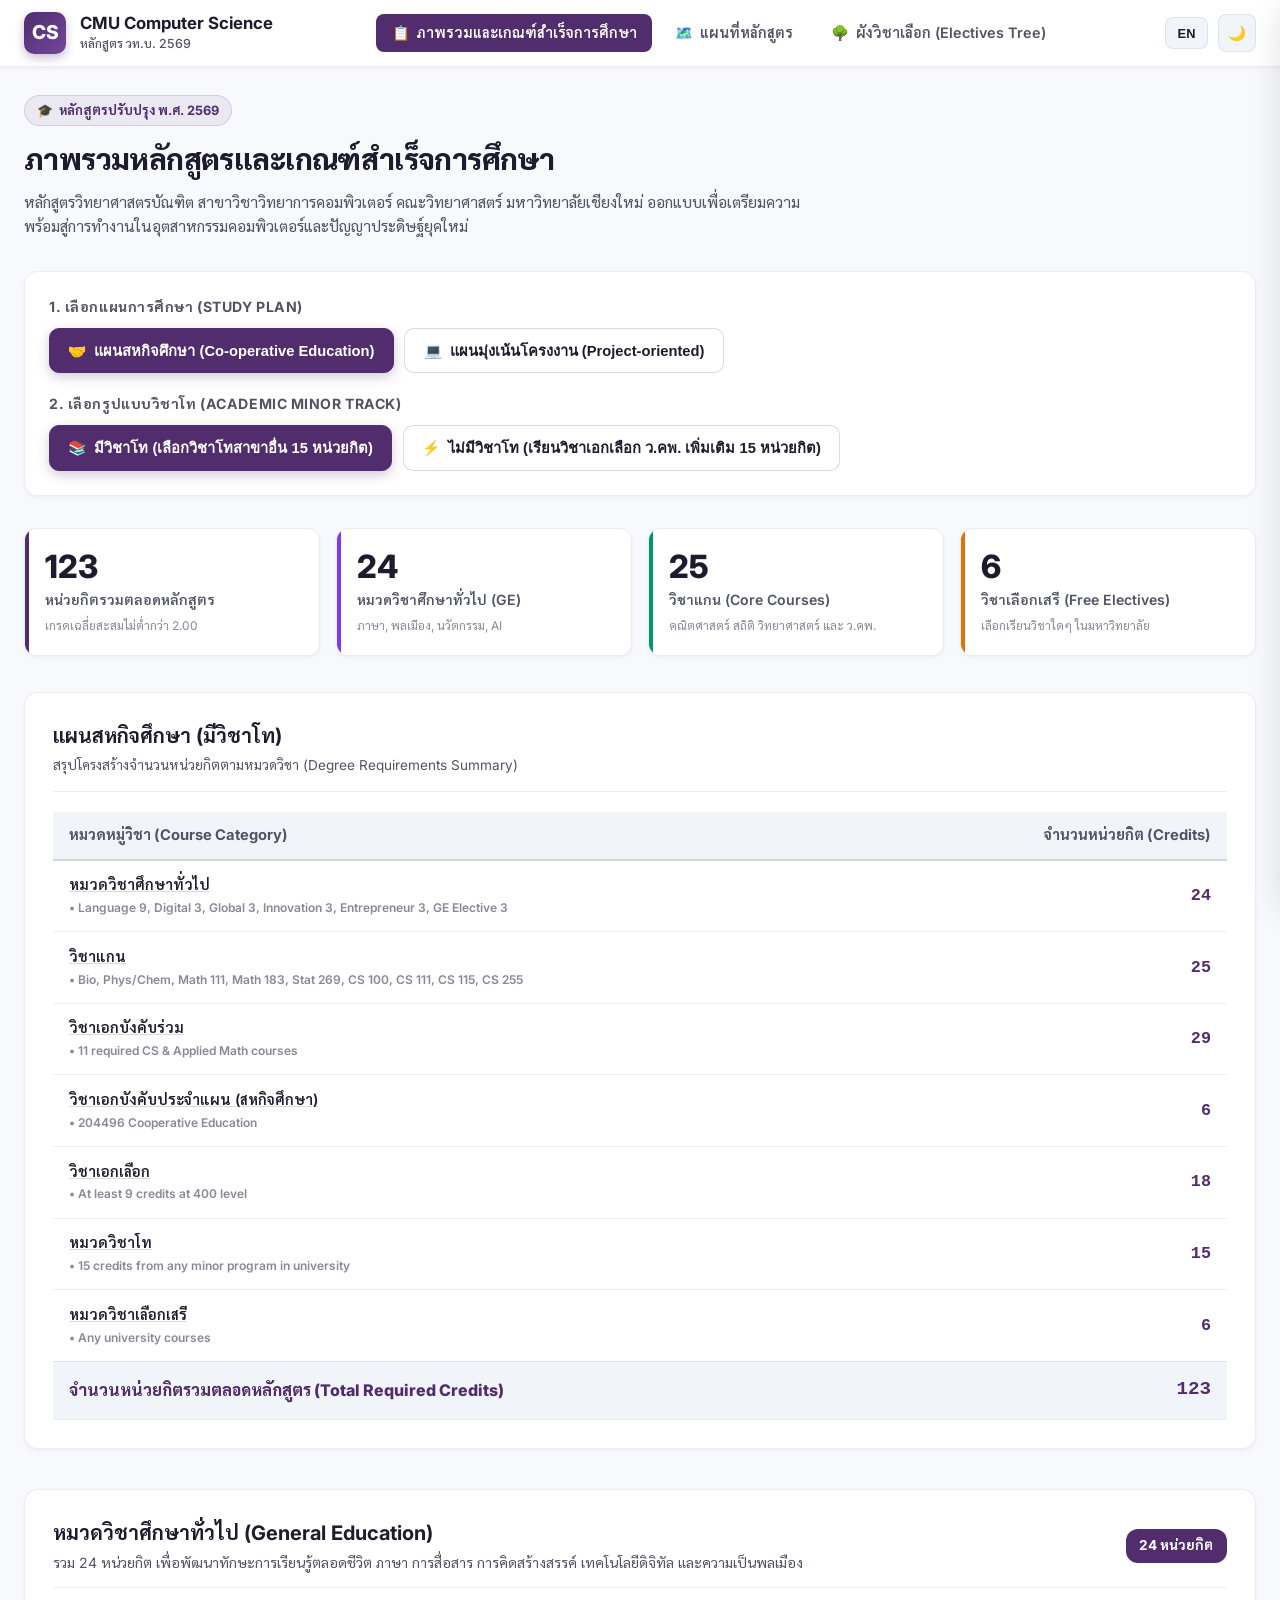
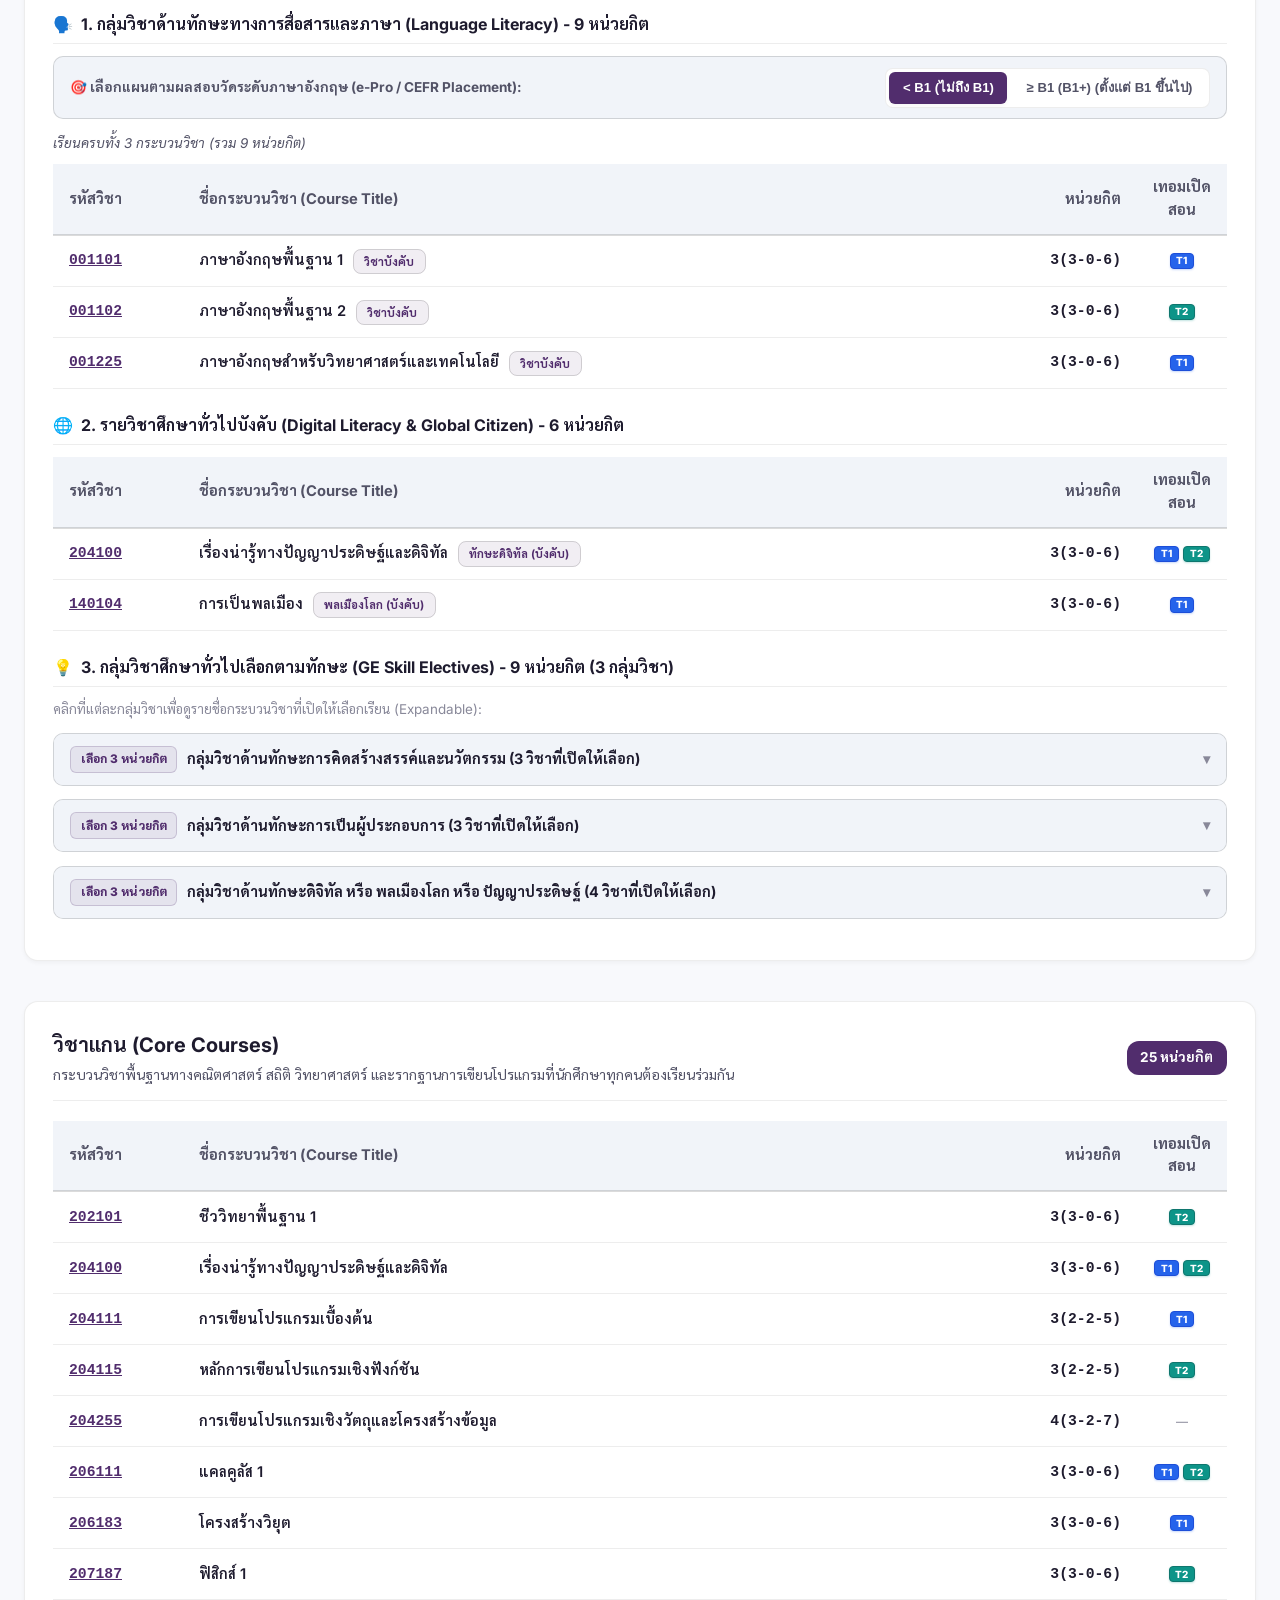
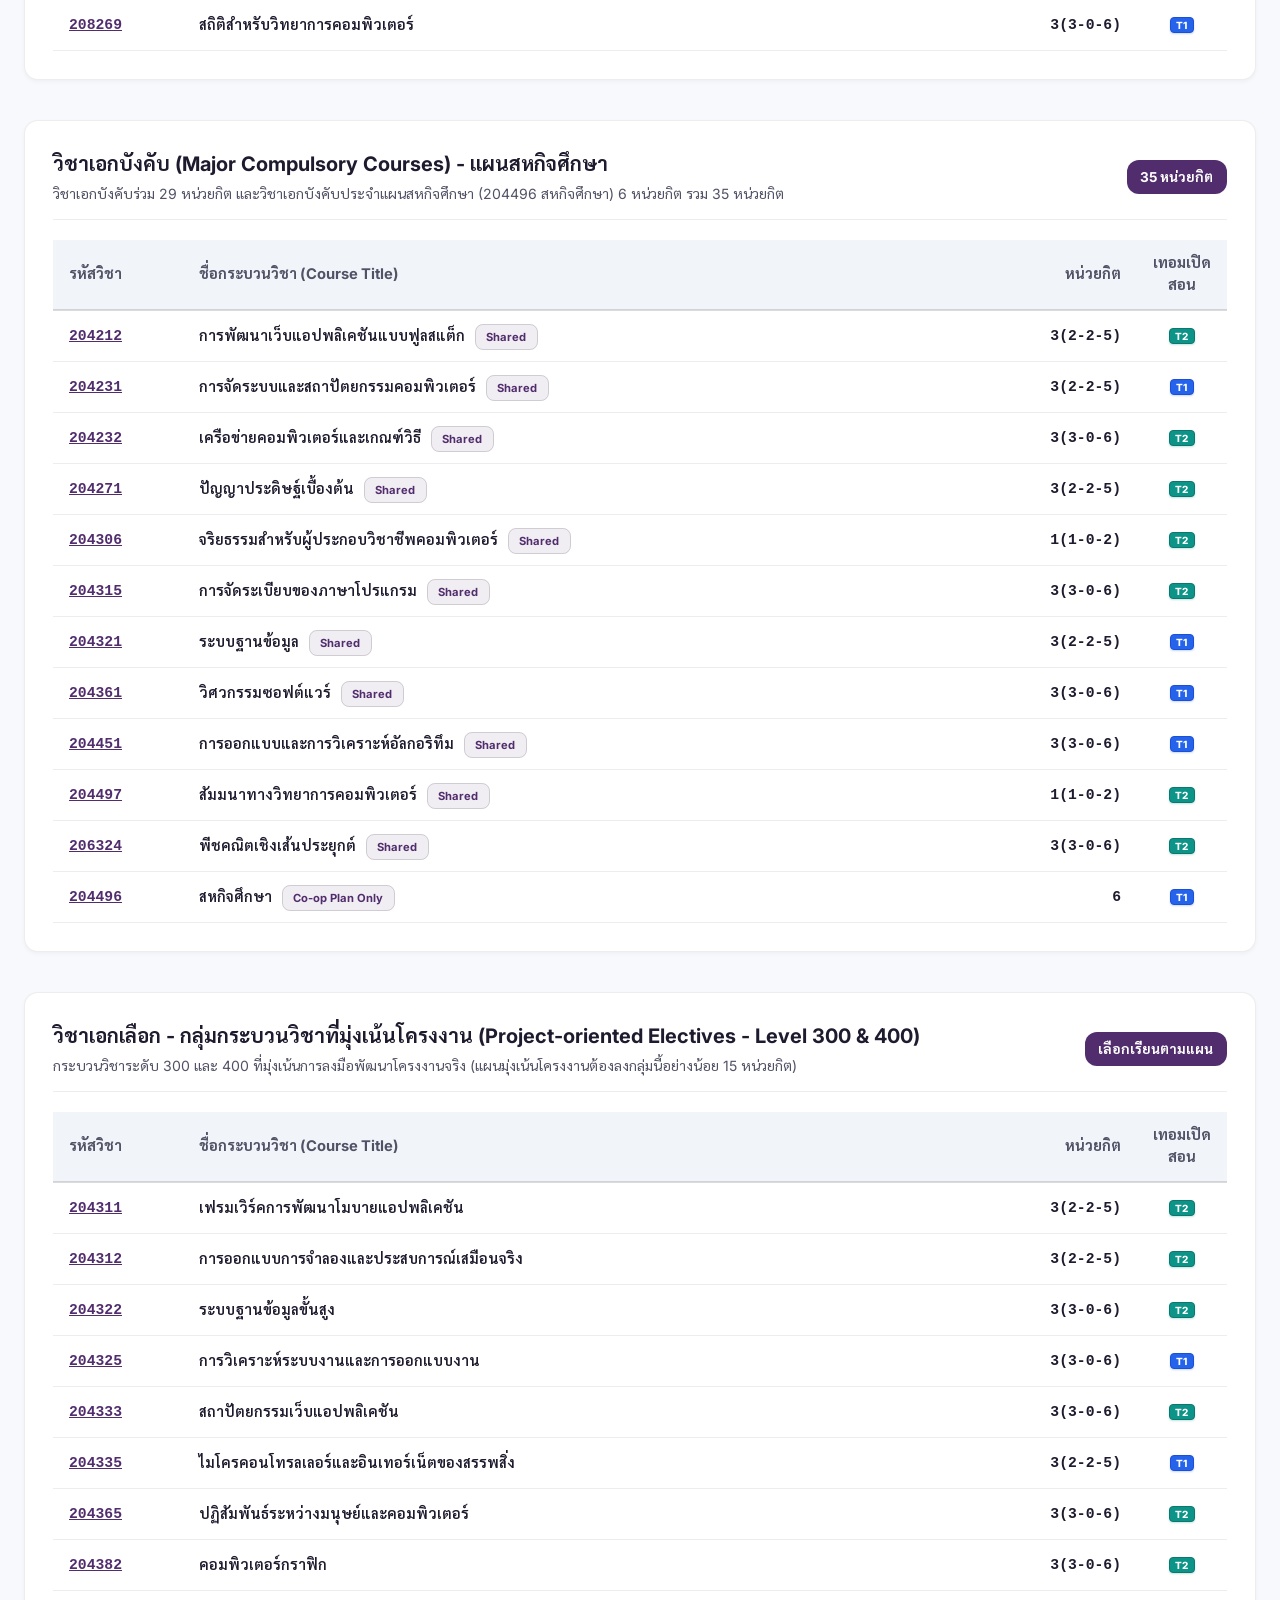
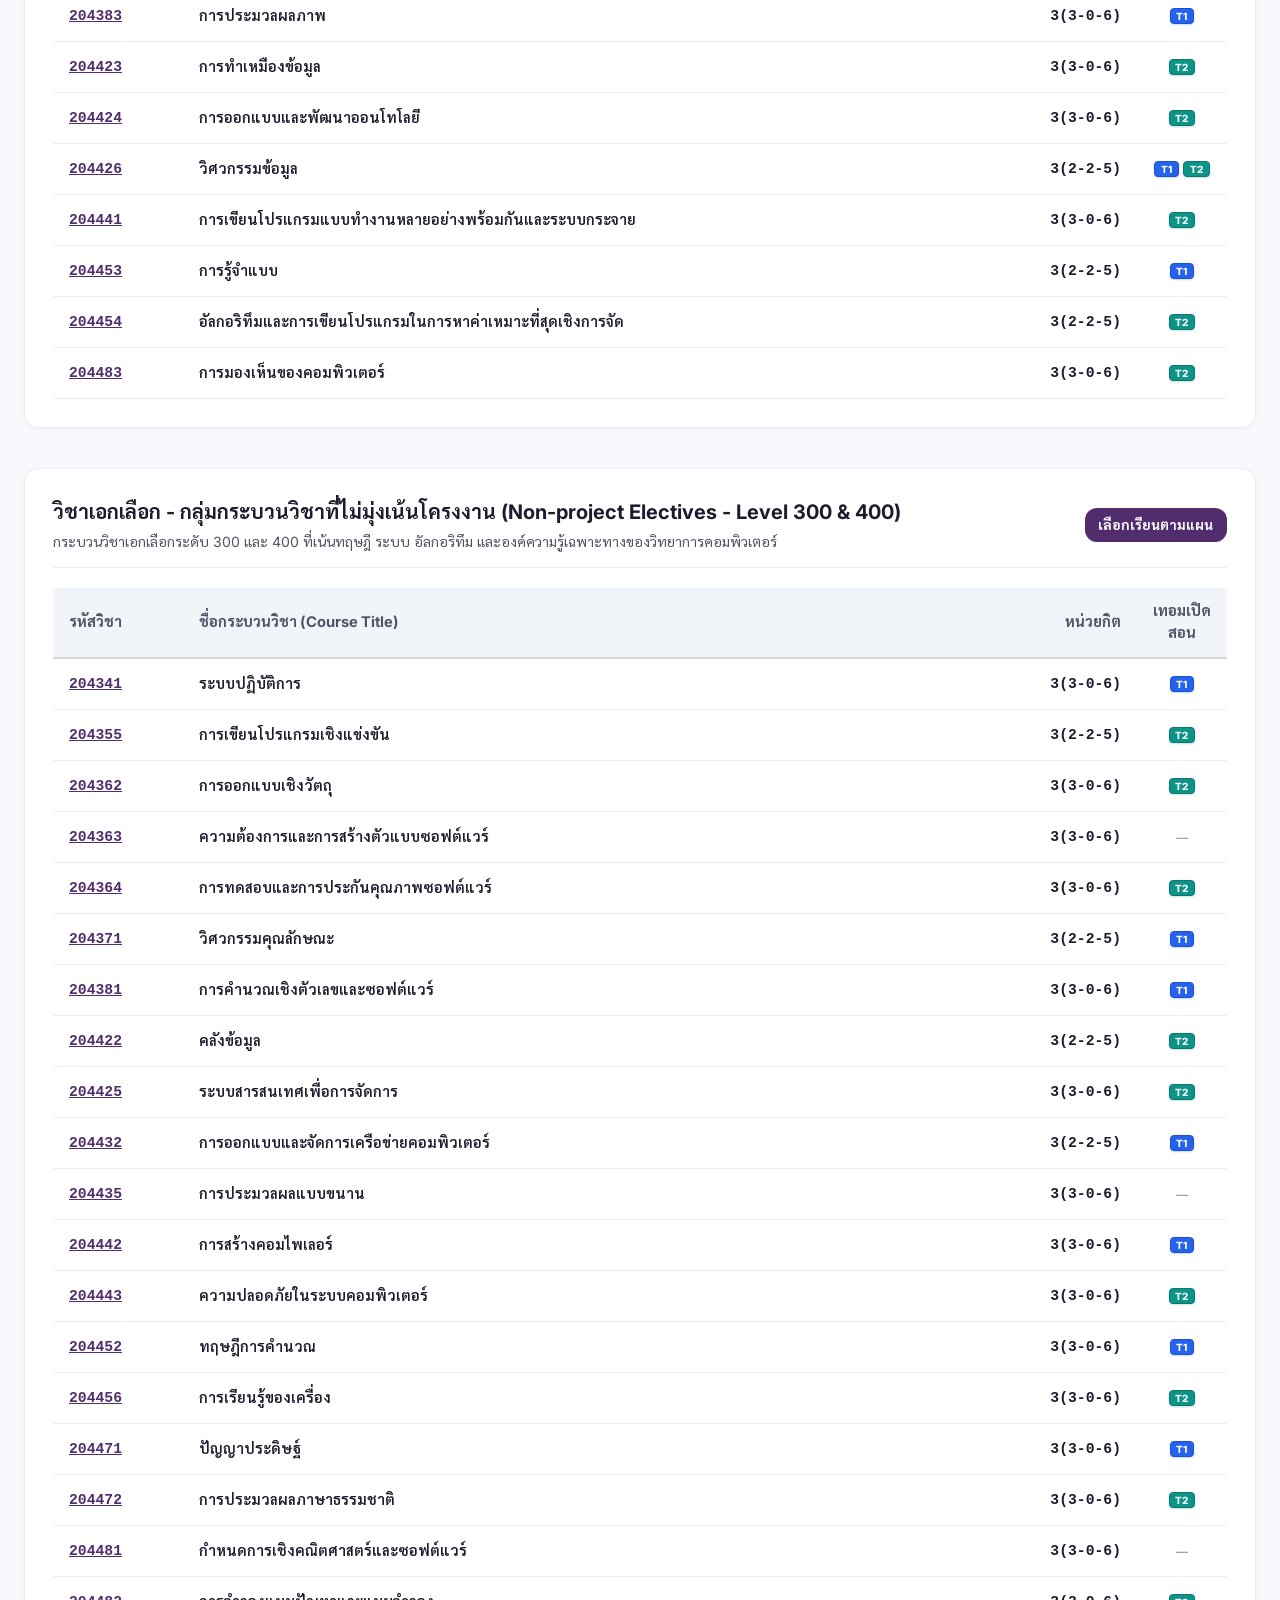
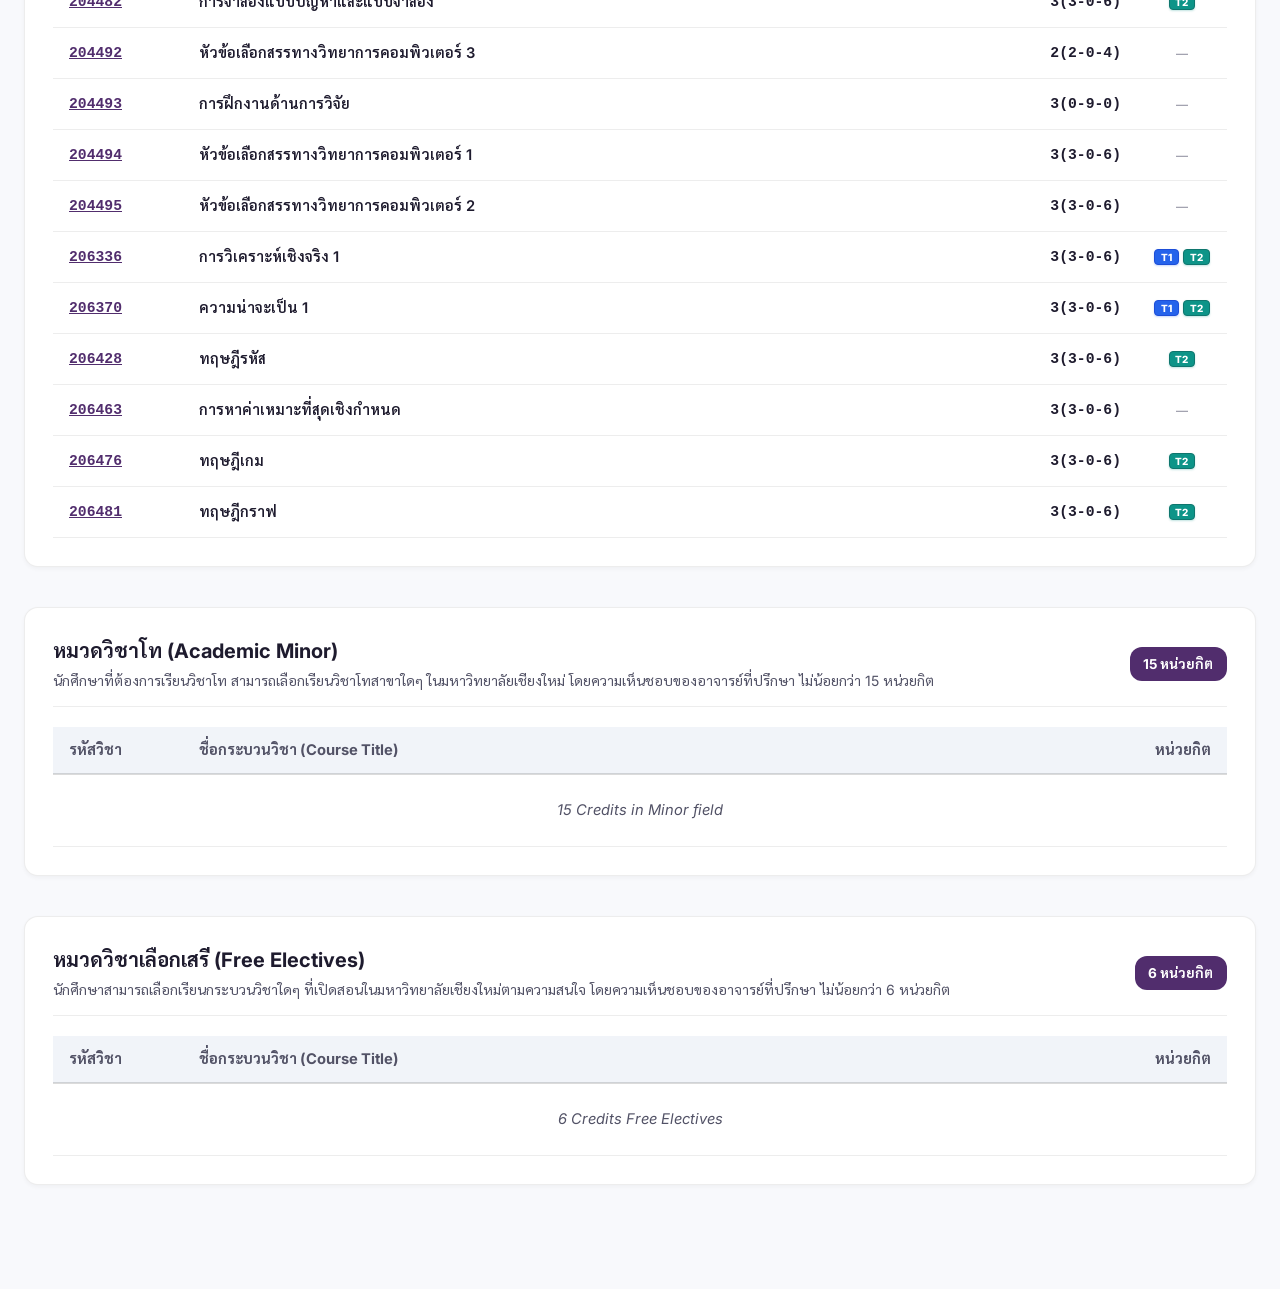
==== index.html @ 84c991bd "Initial commit: CMU CS Curriculum 2569 web platform" ====
<!DOCTYPE html>
<html lang="th">
<head>
  <meta charset="UTF-8">
  <meta name="viewport" content="width=device-width, initial-scale=1.0">
  <title>Overview & Graduation Requirements - CMU CS Curriculum 2569</title>
  <link rel="preconnect" href="https://fonts.googleapis.com">
  <link rel="preconnect" href="https://fonts.gstatic.com" crossorigin>
  <link href="https://fonts.googleapis.com/css2?family=Inter:wght@400;500;600;700;800&family=Sarabun:wght@400;500;600;700&display=swap" rel="stylesheet">
  <link rel="stylesheet" href="css/styles.css">
</head>
<body>

  <!-- Shared Top Navigation Header -->
  <header class="site-header">
    <div class="nav-container">
      <a href="index.html" class="brand-link">
        <div class="brand-badge">CS</div>
        <div class="brand-titles">
          <span class="brand-title">CMU Computer Science</span>
          <span class="brand-sub" data-th="หลักสูตร วท.บ. 2569" data-en="B.S. Curriculum 2026">หลักสูตร วท.บ. 2569</span>
        </div>
      </a>

      <nav>
        <ul class="nav-links">
          <li>
            <a href="index.html" class="nav-link">
              <span>📋</span>
              <span data-th="ภาพรวมและเกณฑ์สำเร็จการศึกษา" data-en="Overview & Requirements">ภาพรวมและเกณฑ์สำเร็จการศึกษา</span>
            </a>
          </li>
          <li>
            <a href="map.html" class="nav-link">
              <span>🗺️</span>
              <span data-th="แผนที่หลักสูตร" data-en="Curriculum Map">แผนที่หลักสูตร</span>
            </a>
          </li>
          <li>
            <a href="tree.html" class="nav-link">
              <span>🌳</span>
              <span data-th="ผังวิชาเลือก (Electives Tree)" data-en="CS Electives Tree">ผังวิชาเลือก (Electives Tree)</span>
            </a>
          </li>
        </ul>
      </nav>

      <div class="header-actions">
        <button id="lang-toggle-btn" class="lang-btn" title="Toggle Language">EN</button>
        <button id="theme-toggle-btn" class="btn-icon" title="Toggle Dark/Light Mode">🌙</button>
      </div>
    </div>
  </header>

  <!-- Page Main Container -->
  <main class="page-container">
    <!-- Hero Header -->
    <section class="page-header">
      <div class="page-badge">
        <span>🎓</span>
        <span data-th="หลักสูตรปรับปรุง พ.ศ. 2569" data-en="Revised Curriculum 2026 (OBE2)">หลักสูตรปรับปรุง พ.ศ. 2569</span>
      </div>
      <h1 class="page-title" data-th="ภาพรวมหลักสูตรและเกณฑ์สำเร็จการศึกษา" data-en="Overview & Graduation Requirements">ภาพรวมหลักสูตรและเกณฑ์สำเร็จการศึกษา</h1>
      <p class="page-subtitle" data-th="หลักสูตรวิทยาศาสตรบัณฑิต สาขาวิชาวิทยาการคอมพิวเตอร์ คณะวิทยาศาสตร์ มหาวิทยาลัยเชียงใหม่ ออกแบบเพื่อเตรียมความพร้อมสู่การทำงานในอุตสาหกรรมคอมพิวเตอร์และปัญญาประดิษฐ์ยุคใหม่" data-en="Bachelor of Science in Computer Science, Chiang Mai University. Rigorously designed to equip students with modern AI, software engineering, systems, and foundational computing skills.">
        หลักสูตรวิทยาศาสตรบัณฑิต สาขาวิชาวิทยาการคอมพิวเตอร์ คณะวิทยาศาสตร์ มหาวิทยาลัยเชียงใหม่ ออกแบบเพื่อเตรียมความพร้อมสู่การทำงานในอุตสาหกรรมคอมพิวเตอร์และปัญญาประดิษฐ์ยุคใหม่
      </p>
    </section>

    <!-- Interactive Track Switcher Card -->
    <section class="track-switcher-card">
      <div class="switcher-group">
        <span class="switcher-label" data-th="1. เลือกแผนการศึกษา (Study Plan)" data-en="1. Select Study Plan">1. เลือกแผนการศึกษา (Study Plan)</span>
        <div class="switcher-options">
          <button class="track-btn plan-toggle-btn active" data-plan="coop">
            <span>🤝</span>
            <span data-th="แผนสหกิจศึกษา (Co-operative Education)" data-en="Co-operative Education Plan">แผนสหกิจศึกษา (Co-operative Education)</span>
          </button>
          <button class="track-btn plan-toggle-btn" data-plan="project">
            <span>💻</span>
            <span data-th="แผนมุ่งเน้นโครงงาน (Project-oriented)" data-en="Project-oriented Plan">แผนมุ่งเน้นโครงงาน (Project-oriented)</span>
          </button>
        </div>
      </div>

      <div class="switcher-group" style="margin-bottom:0;">
        <span class="switcher-label" data-th="2. เลือกรูปแบบวิชาโท (Academic Minor Track)" data-en="2. Select Academic Minor Track">2. เลือกรูปแบบวิชาโท (Academic Minor Track)</span>
        <div class="switcher-options">
          <button class="track-btn minor-toggle-btn active" data-minor="minor">
            <span>📚</span>
            <span data-th="มีวิชาโท (เลือกวิชาโทสาขาอื่น 15 หน่วยกิต)" data-en="With Minor (15 cr from another department)">มีวิชาโท (เลือกวิชาโทสาขาอื่น 15 หน่วยกิต)</span>
          </button>
          <button class="track-btn minor-toggle-btn" data-minor="no_minor">
            <span>⚡</span>
            <span data-th="ไม่มีวิชาโท (เรียนวิชาเอกเลือก ว.คพ. เพิ่มเติม 15 หน่วยกิต)" data-en="No Minor (15 cr additional CS Electives)">ไม่มีวิชาโท (เรียนวิชาเอกเลือก ว.คพ. เพิ่มเติม 15 หน่วยกิต)</span>
          </button>
        </div>
      </div>
    </section>

    <!-- Graduation Requirements Dashboard -->
    <section class="req-stats-grid">
      <div class="stat-card stat-total">
        <div class="stat-value" id="stat-total-credits">123</div>
        <div class="stat-label" data-th="หน่วยกิตรวมตลอดหลักสูตร" data-en="Total Required Credits">หน่วยกิตรวมตลอดหลักสูตร</div>
        <div class="stat-sub" data-th="เกรดเฉลี่ยสะสมไม่ต่ำกว่า 2.00" data-en="Minimum Cumulative GPA 2.00">เกรดเฉลี่ยสะสมไม่ต่ำกว่า 2.00</div>
      </div>
      <div class="stat-card stat-compulsory">
        <div class="stat-value" id="stat-ge-credits">24</div>
        <div class="stat-label" data-th="หมวดวิชาศึกษาทั่วไป (GE)" data-en="General Education (GE)">หมวดวิชาศึกษาทั่วไป (GE)</div>
        <div class="stat-sub" data-th="ภาษา, พลเมือง, นวัตกรรม, AI" data-en="Language, Global Citizen, Innovation, AI">ภาษา, พลเมือง, นวัตกรรม, AI</div>
      </div>
      <div class="stat-card stat-elective">
        <div class="stat-value" id="stat-core-credits">25</div>
        <div class="stat-label" data-th="วิชาแกน (Core Courses)" data-en="Core Courses">วิชาแกน (Core Courses)</div>
        <div class="stat-sub" data-th="คณิตศาสตร์ สถิติ วิทยาศาสตร์ และ ว.คพ." data-en="Math, Statistics, Science & CS Foundation">คณิตศาสตร์ สถิติ วิทยาศาสตร์ และ ว.คพ.</div>
      </div>
      <div class="stat-card stat-minor">
        <div class="stat-value">6</div>
        <div class="stat-label" data-th="วิชาเลือกเสรี (Free Electives)" data-en="Free Electives">วิชาเลือกเสรี (Free Electives)</div>
        <div class="stat-sub" data-th="เลือกเรียนวิชาใดๆ ในมหาวิทยาลัย" data-en="Any university courses">เลือกเรียนวิชาใดๆ ในมหาวิทยาลัย</div>
      </div>
    </section>

    <!-- Degree Requirements Summary Table (UIUC Style) -->
    <section class="section-block">
      <div class="section-title-wrap">
        <div>
          <h2 class="section-title" id="selected-plan-title">แผนสหกิจศึกษา (มีวิชาโท)</h2>
          <span style="font-size:0.85rem; color:var(--text-secondary);" data-th="สรุปโครงสร้างจำนวนหน่วยกิตตามหมวดวิชา (Degree Requirements Summary)" data-en="Degree Requirements Summary by Category">
            สรุปโครงสร้างจำนวนหน่วยกิตตามหมวดวิชา (Degree Requirements Summary)
          </span>
        </div>
      </div>
      <div style="overflow-x:auto;">
        <table class="custom-table">
          <thead>
            <tr>
              <th data-th="หมวดหมู่วิชา (Course Category)" data-en="Course Category">หมวดหมู่วิชา (Course Category)</th>
              <th style="text-align:right;" data-th="จำนวนหน่วยกิต (Credits)" data-en="Required Credits">จำนวนหน่วยกิต (Credits)</th>
            </tr>
          </thead>
          <tbody id="categories-table-body">
            <!-- Populated dynamically by overview.js -->
          </tbody>
        </table>
      </div>
    </section>

    <!-- Detailed Requirements by Category (Individual Course Tables) -->
    <div id="category-tables-container">
      <!-- Populated dynamically by overview.js -->
    </div>
  </main>

  <!-- Inspector Slide-Out Drawer & Backdrop -->
  <div id="drawer-backdrop" class="drawer-backdrop"></div>
  <aside id="course-drawer" class="course-drawer" aria-hidden="true">
    <div class="drawer-header">
      <div>
        <div id="drawer-course-id" class="drawer-code-badge">204111</div>
        <div id="drawer-category-pill" class="meta-pill" style="display:inline-block;">วิชาแกน</div>
      </div>
      <button id="drawer-close-btn" class="drawer-close-btn" aria-label="Close">&times;</button>
    </div>

    <div class="drawer-body">
      <div>
        <h3 id="drawer-course-th" class="drawer-title-th">การเขียนโปรแกรมเบื้องต้น</h3>
        <div id="drawer-course-en" class="drawer-title-en">Fundamentals of Programming</div>
      </div>

      <div class="drawer-meta-badges">
        <span id="drawer-credits-pill" class="meta-pill">3(2-2-5)</span>
        <span id="drawer-terms-pill" class="meta-pill offered-both">เปิดสอน: ภาคการศึกษา 1 และ 2 (ปี 2569)</span>
      </div>

      <div class="drawer-section">
        <span class="drawer-section-title" data-th="เงื่อนไขที่ต้องผ่านก่อน (Official Prerequisite - MIS CMU)" data-en="Official Prerequisite (MIS CMU)">เงื่อนไขที่ต้องผ่านก่อน (Official Prerequisite - MIS CMU)</span>
        <div class="drawer-box prereq-box">
          <div id="drawer-prereq-str" style="font-weight:600; color:var(--text-primary);">None</div>
          <div id="drawer-prereqs-tags" class="drawer-courses-taglist"></div>
        </div>
      </div>

      <div class="drawer-section">
        <span class="drawer-section-title" data-th="วิชาที่ต้องเรียนวิชานี้ก่อน (Post-requisites)" data-en="Dependent Post-requisites">วิชาที่ต้องเรียนวิชานี้ก่อน (Post-requisites)</span>
        <div id="drawer-postreqs-tags" class="drawer-courses-taglist"></div>
      </div>

      <div class="drawer-section">
        <span class="drawer-section-title" data-th="คำอธิบายลักษณะกระบวนวิชา (ภาษาไทย)" data-en="Course Description (Thai)">คำอธิบายลักษณะกระบวนวิชา (ภาษาไทย)</span>
        <div id="drawer-desc-th" class="drawer-box" style="font-size:0.88rem; color:var(--text-secondary);"></div>
      </div>

      <div class="drawer-section">
        <span class="drawer-section-title" data-th="Course Description (English)" data-en="Course Description (English)">Course Description (English)</span>
        <div id="drawer-desc-en" class="drawer-box" style="font-size:0.88rem; color:var(--text-secondary);"></div>
      </div>
    </div>
  </aside>

  <script src="data/curriculum69_data.js"></script>
  <script src="js/common.js"></script>
  <script src="js/overview.js"></script>
</body>
</html>
---- css/styles.css ----
/* ==========================================================================
   CMU CS Curriculum 2569 (หลักสูตรปรับปรุง พ.ศ. 2569) - Design System & Styles
   ========================================================================== */

:root {
  /* CMU Purple Palette */
  --cmu-purple-dark: #3F1D5B;
  --cmu-purple: #512D6D;
  --cmu-purple-light: #72479B;
  --cmu-purple-subtle: rgba(81, 45, 109, 0.08);
  --cmu-purple-glow: rgba(114, 71, 155, 0.35);

  /* Accents */
  --accent-amber: #E76F51;
  --accent-amber-subtle: rgba(231, 111, 81, 0.12);
  --accent-emerald: #10B981;
  --accent-emerald-subtle: rgba(16, 185, 129, 0.12);
  --accent-cyan: #0EA5E9;
  --accent-cyan-subtle: rgba(14, 165, 233, 0.12);
  --accent-indigo: #6366F1;

  /* Course Category Colors */
  --cat-core: #2563EB;
  --cat-core-bg: rgba(37, 99, 235, 0.1);
  --cat-compulsory: #7C3AED;
  --cat-compulsory-bg: rgba(124, 58, 237, 0.1);
  --cat-proj-elective: #059669;
  --cat-proj-elective-bg: rgba(5, 150, 105, 0.1);
  --cat-nonproj-elective: #D97706;
  --cat-nonproj-elective-bg: rgba(217, 119, 6, 0.1);
  --cat-gened: #0284C7;
  --cat-gened-bg: rgba(2, 132, 199, 0.1);
  --cat-free: #64748B;
  --cat-free-bg: rgba(100, 116, 139, 0.1);

  /* Light Theme (Default) */
  --bg-primary: #F8F9FC;
  --bg-surface: #FFFFFF;
  --bg-surface-elevated: #F1F4F9;
  --bg-card: #FFFFFF;
  --text-primary: #1E1B2E;
  --text-secondary: #525266;
  --text-muted: #888899;
  --border-light: rgba(0, 0, 0, 0.07);
  --border-medium: rgba(0, 0, 0, 0.14);
  --shadow-sm: 0 2px 4px rgba(0, 0, 0, 0.04);
  --shadow-md: 0 4px 14px rgba(0, 0, 0, 0.08);
  --shadow-lg: 0 10px 30px rgba(0, 0, 0, 0.12);
  --shadow-purple: 0 8px 24px rgba(81, 45, 109, 0.18);
  --font-base: 'Inter', -apple-system, BlinkMacSystemFont, "Segoe UI", Roboto, "Sarabun", sans-serif;
  --drawer-width: 440px;
}

[data-theme="dark"] {
  --bg-primary: #0C0C12;
  --bg-surface: #14141E;
  --bg-surface-elevated: #1B1B2A;
  --bg-card: #181826;
  --text-primary: #F4F4F8;
  --text-secondary: #A6A6B8;
  --text-muted: #8E8EA0;
  --border-light: rgba(255, 255, 255, 0.08);
  --border-medium: rgba(255, 255, 255, 0.16);
  --shadow-sm: 0 2px 4px rgba(0, 0, 0, 0.3);
  --shadow-md: 0 4px 14px rgba(0, 0, 0, 0.4);
  --shadow-lg: 0 10px 30px rgba(0, 0, 0, 0.5);
  --shadow-purple: 0 8px 24px rgba(192, 132, 252, 0.25);
  --cmu-purple: #C084FC; /* Light radiant purple for high contrast font on dark backgrounds */
  --cmu-purple-light: #D8B4FE;
  --cmu-purple-dark: #E9D5FF;
  --cmu-purple-subtle: rgba(192, 132, 252, 0.15);
  --cmu-purple-glow: rgba(192, 132, 252, 0.4);
}

/* Dark mode font color readability enhancements */
[data-theme="dark"] a {
  color: #D8B4FE;
}
[data-theme="dark"] a:hover {
  color: #F3E8FF;
}
[data-theme="dark"] .nav-link:hover {
  color: #D8B4FE;
}
[data-theme="dark"] .nav-link.active {
  background-color: #7C3AED;
  color: #FFFFFF;
}
[data-theme="dark"] .track-btn.active,
[data-theme="dark"] .map-plan-btn.active,
[data-theme="dark"] .filter-chip-btn.active,
[data-theme="dark"] .sem-tab-btn.active,
[data-theme="dark"] .ge-lang-btn.active {
  background-color: #7C3AED;
  color: #FFFFFF;
  border-color: #8B5CF6;
}
[data-theme="dark"] .card-code {
  color: #D8B4FE;
}
[data-theme="dark"] .drawer-code-badge {
  color: #D8B4FE;
}
[data-theme="dark"] .sem-course-code {
  color: #D8B4FE;
}
[data-theme="dark"] .link-course-tag {
  color: #D8B4FE;
  border-color: rgba(216, 180, 254, 0.25);
  background: var(--bg-surface-elevated);
}
[data-theme="dark"] .link-course-tag:hover {
  background: #7C3AED;
  color: #FFFFFF;
}
[data-theme="dark"] .meta-pill.offered-both {
  color: #D8B4FE;
  background: rgba(216, 180, 254, 0.12);
  border-color: rgba(216, 180, 254, 0.25);
}
[data-theme="dark"] .ge-expand-badge {
  color: #D8B4FE;
  background: rgba(216, 180, 254, 0.12);
  border-color: rgba(216, 180, 254, 0.25);
}
[data-theme="dark"] .list-badge-count {
  color: #D8B4FE;
  background: rgba(216, 180, 254, 0.15);
}
[data-theme="dark"] .ge-expandable-card[open] .ge-expand-icon {
  color: #D8B4FE;
}
[data-theme="dark"] .ge-lang-btn:hover {
  color: #D8B4FE;
}

/* Base Resets */
*, *::before, *::after {
  box-sizing: border-box;
  margin: 0;
  padding: 0;
}

body {
  font-family: var(--font-base);
  background-color: var(--bg-primary);
  color: var(--text-primary);
  min-height: 100vh;
  line-height: 1.55;
  transition: background-color 0.25s ease, color 0.25s ease;
  overflow-x: hidden;
}

a {
  color: var(--cmu-purple-light);
  text-decoration: none;
  transition: color 0.2s;
}
a:hover {
  color: var(--cmu-purple);
}

/* ==========================================================================
   Header & Navigation
   ========================================================================== */
.site-header {
  position: sticky;
  top: 0;
  z-index: 1000;
  background: var(--bg-surface);
  border-bottom: 1px solid var(--border-light);
  backdrop-filter: blur(12px);
  -webkit-backdrop-filter: blur(12px);
  box-shadow: var(--shadow-sm);
}

.nav-container {
  max-width: 1400px;
  margin: 0 auto;
  padding: 0.75rem 1.5rem;
  display: flex;
  align-items: center;
  justify-content: space-between;
  gap: 1rem;
}

.brand-link {
  display: flex;
  align-items: center;
  gap: 0.85rem;
  text-decoration: none;
  color: inherit;
}

.brand-badge {
  width: 42px;
  height: 42px;
  border-radius: 10px;
  background: linear-gradient(135deg, var(--cmu-purple), var(--cmu-purple-light));
  color: #FFF;
  display: flex;
  align-items: center;
  justify-content: center;
  font-weight: 800;
  font-size: 1.2rem;
  box-shadow: 0 4px 10px rgba(81, 45, 109, 0.3);
}

.brand-titles {
  display: flex;
  flex-direction: column;
}

.brand-title {
  font-size: 1.05rem;
  font-weight: 700;
  line-height: 1.25;
  color: var(--text-primary);
}

.brand-sub {
  font-size: 0.78rem;
  color: var(--text-secondary);
  font-weight: 500;
}

.nav-links {
  display: flex;
  align-items: center;
  gap: 0.5rem;
  list-style: none;
}

.nav-link {
  display: inline-flex;
  align-items: center;
  gap: 0.4rem;
  padding: 0.5rem 0.95rem;
  border-radius: 8px;
  font-size: 0.9rem;
  font-weight: 600;
  color: var(--text-secondary);
  transition: all 0.2s ease;
}

.nav-link:hover {
  background-color: var(--cmu-purple-subtle);
  color: var(--cmu-purple);
}

.nav-link.active {
  background-color: var(--cmu-purple);
  color: #FFFFFF;
}

.header-actions {
  display: flex;
  align-items: center;
  gap: 0.6rem;
}

.btn-icon {
  background: var(--bg-surface-elevated);
  border: 1px solid var(--border-light);
  color: var(--text-primary);
  width: 38px;
  height: 38px;
  border-radius: 8px;
  display: inline-flex;
  align-items: center;
  justify-content: center;
  font-size: 0.9rem;
  cursor: pointer;
  transition: all 0.2s;
}

.btn-icon:hover {
  border-color: var(--cmu-purple-light);
  background: var(--cmu-purple-subtle);
}

.lang-btn {
  background: var(--bg-surface-elevated);
  border: 1px solid var(--border-light);
  color: var(--text-primary);
  font-size: 0.8rem;
  font-weight: 700;
  padding: 0.45rem 0.75rem;
  border-radius: 8px;
  cursor: pointer;
  transition: all 0.2s;
}

.lang-btn:hover {
  border-color: var(--cmu-purple);
  color: var(--cmu-purple);
}

.mobile-menu-toggle {
  display: none;
}

/* ==========================================================================
   Common Layout & Container
   ========================================================================= */
.page-container {
  max-width: 1400px;
  margin: 0 auto;
  padding: 1.75rem 1.5rem 4rem;
}

.page-container.page-container-map {
  max-width: 100%;
  padding: 1.25rem 1.25rem 3rem;
}

.page-header {
  margin-bottom: 2rem;
}

.page-badge {
  display: inline-flex;
  align-items: center;
  gap: 0.35rem;
  background: var(--cmu-purple-subtle);
  color: var(--cmu-purple);
  padding: 0.3rem 0.75rem;
  border-radius: 20px;
  font-size: 0.8rem;
  font-weight: 700;
  margin-bottom: 0.65rem;
  border: 1px solid rgba(81, 45, 109, 0.15);
}

[data-theme="dark"] .page-badge {
  color: #B892E6;
}

.page-title {
  font-size: 1.85rem;
  font-weight: 800;
  letter-spacing: -0.02em;
  color: var(--text-primary);
  margin-bottom: 0.5rem;
}

.page-subtitle {
  font-size: 0.98rem;
  color: var(--text-secondary);
  max-width: 800px;
}

/* ==========================================================================
   Page 1: Overview & Graduation Requirements
   ========================================================================== */
.track-switcher-card {
  background: var(--bg-surface);
  border: 1px solid var(--border-light);
  border-radius: 14px;
  padding: 1.5rem;
  margin-bottom: 2rem;
  box-shadow: var(--shadow-sm);
}

.switcher-group {
  display: flex;
  flex-direction: column;
  gap: 0.6rem;
  margin-bottom: 1.25rem;
}

.switcher-label {
  font-size: 0.88rem;
  font-weight: 700;
  text-transform: uppercase;
  letter-spacing: 0.04em;
  color: var(--text-secondary);
}

.switcher-options {
  display: flex;
  flex-wrap: wrap;
  gap: 0.65rem;
}

.track-btn {
  padding: 0.65rem 1.15rem;
  border: 1.5px solid var(--border-medium);
  background: var(--bg-surface);
  color: var(--text-primary);
  border-radius: 10px;
  font-size: 0.92rem;
  font-weight: 600;
  cursor: pointer;
  transition: all 0.2s ease;
  display: flex;
  align-items: center;
  gap: 0.5rem;
}

.track-btn:hover {
  border-color: var(--cmu-purple-light);
  background: var(--cmu-purple-subtle);
}

.track-btn.active {
  background: var(--cmu-purple);
  border-color: var(--cmu-purple);
  color: #FFFFFF;
  box-shadow: 0 4px 12px rgba(81, 45, 109, 0.25);
}

/* Requirements Summary Grid */
.req-stats-grid {
  display: grid;
  grid-template-columns: repeat(auto-fit, minmax(220px, 1fr));
  gap: 1rem;
  margin-bottom: 2.25rem;
}

.stat-card {
  background: var(--bg-surface);
  border: 1px solid var(--border-light);
  border-radius: 12px;
  padding: 1.25rem;
  box-shadow: var(--shadow-sm);
  position: relative;
  overflow: hidden;
  transition: transform 0.2s, box-shadow 0.2s;
}

.stat-card:hover {
  transform: translateY(-2px);
  box-shadow: var(--shadow-md);
}

.stat-card::before {
  content: '';
  position: absolute;
  top: 0;
  left: 0;
  width: 4px;
  height: 100%;
  background: var(--cat-core);
}

.stat-card.stat-total::before { background: var(--cmu-purple); }
.stat-card.stat-compulsory::before { background: var(--cat-compulsory); }
.stat-card.stat-elective::before { background: var(--cat-proj-elective); }
.stat-card.stat-minor::before { background: var(--cat-nonproj-elective); }
.stat-card.stat-free::before { background: var(--cat-free); }

.stat-value {
  font-size: 2rem;
  font-weight: 800;
  color: var(--text-primary);
  line-height: 1.1;
  margin-bottom: 0.35rem;
}

.stat-label {
  font-size: 0.88rem;
  font-weight: 600;
  color: var(--text-secondary);
}

.stat-sub {
  font-size: 0.75rem;
  color: var(--text-muted);
  margin-top: 0.35rem;
}

/* Credit Category Breakdown Table */
.section-block {
  background: var(--bg-surface);
  border: 1px solid var(--border-light);
  border-radius: 14px;
  padding: 1.75rem;
  margin-bottom: 2.5rem;
  box-shadow: var(--shadow-sm);
}

.section-title-wrap {
  display: flex;
  align-items: center;
  justify-content: space-between;
  margin-bottom: 1.25rem;
  padding-bottom: 0.85rem;
  border-bottom: 1px solid var(--border-light);
}

.section-title {
  font-size: 1.25rem;
  font-weight: 700;
  color: var(--text-primary);
}

.custom-table {
  width: 100%;
  border-collapse: collapse;
  font-size: 0.92rem;
}

.custom-table th {
  background: var(--bg-surface-elevated);
  padding: 0.75rem 1rem;
  text-align: left;
  font-weight: 700;
  color: var(--text-secondary);
  border-bottom: 2px solid var(--border-medium);
}

.custom-table td {
  padding: 0.85rem 1rem;
  border-bottom: 1px solid var(--border-light);
  color: var(--text-primary);
}

.custom-table tr:hover td {
  background-color: var(--cmu-purple-subtle);
}

/* GE Specific Interactive Enhancements */
.ge-subgroup-title {
  font-size: 1rem;
  font-weight: 700;
  color: var(--text-primary);
  display: flex;
  align-items: center;
  gap: 0.5rem;
  margin-top: 1.5rem;
  margin-bottom: 0.75rem;
  padding-bottom: 0.4rem;
  border-bottom: 1.5px solid var(--border-light);
}

.ge-lang-toolbar {
  display: flex;
  flex-wrap: wrap;
  align-items: center;
  justify-content: space-between;
  gap: 0.75rem;
  background: var(--bg-surface-elevated);
  border: 1px solid var(--border-medium);
  border-radius: 10px;
  padding: 0.65rem 1rem;
  margin-bottom: 0.85rem;
}

.ge-lang-label {
  font-size: 0.85rem;
  font-weight: 700;
  color: var(--text-secondary);
}

.ge-lang-btns {
  display: inline-flex;
  gap: 0.35rem;
  background: var(--bg-surface);
  padding: 3px;
  border-radius: 8px;
  border: 1px solid var(--border-light);
}

.ge-lang-btn {
  border: none;
  background: transparent;
  padding: 0.35rem 0.85rem;
  border-radius: 6px;
  font-size: 0.82rem;
  font-weight: 700;
  color: var(--text-secondary);
  cursor: pointer;
  transition: all 0.2s;
}

.ge-lang-btn:hover {
  color: var(--cmu-purple);
}

.ge-lang-btn.active {
  background: var(--cmu-purple);
  color: #FFF;
  box-shadow: var(--shadow-sm);
}

.ge-expandable-card {
  background: var(--bg-surface-elevated);
  border: 1.5px solid var(--border-medium);
  border-radius: 10px;
  margin-top: 0.85rem;
  margin-bottom: 0.85rem;
  overflow: hidden;
  transition: border-color 0.2s, box-shadow 0.2s;
}

.ge-expandable-card[open] {
  border-color: var(--cmu-purple-light);
  box-shadow: var(--shadow-sm);
}

.ge-expand-summary {
  display: flex;
  align-items: center;
  justify-content: space-between;
  padding: 0.75rem 1rem;
  cursor: pointer;
  user-select: none;
  list-style: none;
  font-size: 0.9rem;
  font-weight: 700;
  color: var(--text-primary);
  background: var(--bg-surface-elevated);
}

.ge-expand-summary::-webkit-details-marker {
  display: none;
}

.ge-expand-left {
  display: flex;
  align-items: center;
  gap: 0.6rem;
  flex-wrap: wrap;
}

.ge-expand-badge {
  background: var(--cmu-purple-subtle);
  color: var(--cmu-purple);
  font-size: 0.74rem;
  font-weight: 800;
  padding: 0.2rem 0.6rem;
  border-radius: 6px;
  border: 1px solid rgba(81, 45, 109, 0.2);
}

.ge-expand-icon {
  font-size: 0.85rem;
  color: var(--text-muted);
  transition: transform 0.2s ease;
}

.ge-expandable-card[open] .ge-expand-icon {
  transform: rotate(180deg);
  color: var(--cmu-purple);
}

.ge-expand-body {
  padding: 0.85rem 1rem 1.15rem;
  border-top: 1px solid var(--border-light);
  background: var(--bg-surface);
}

.ge-directive-text {
  font-size: 0.84rem;
  color: var(--text-secondary);
  margin-bottom: 0.75rem;
  font-weight: 600;
}

/* 4-Year Study Plan Cards & Grid */
.plan-grid {
  display: grid;
  grid-template-columns: repeat(auto-fit, minmax(320px, 1fr));
  gap: 1.25rem;
}

.semester-box {
  background: var(--bg-surface-elevated);
  border: 1px solid var(--border-light);
  border-radius: 12px;
  padding: 1.15rem;
}

.semester-box-header {
  display: flex;
  align-items: center;
  justify-content: space-between;
  margin-bottom: 0.85rem;
  padding-bottom: 0.6rem;
  border-bottom: 1px solid var(--border-light);
}

.sem-title {
  font-weight: 700;
  font-size: 1rem;
  color: var(--text-primary);
}

.sem-credits-badge {
  background: var(--cmu-purple);
  color: #FFF;
  font-size: 0.75rem;
  font-weight: 700;
  padding: 0.25rem 0.6rem;
  border-radius: 12px;
}

.sem-courses-list {
  display: flex;
  flex-direction: column;
  gap: 0.5rem;
}

.sem-course-item {
  background: var(--bg-surface);
  border: 1px solid var(--border-light);
  border-radius: 8px;
  padding: 0.65rem 0.85rem;
  display: flex;
  align-items: center;
  justify-content: space-between;
  gap: 0.75rem;
  cursor: pointer;
  transition: all 0.2s;
}

.sem-course-item:hover {
  border-color: var(--cmu-purple-light);
  transform: translateX(2px);
}

.sem-course-code {
  font-family: monospace;
  font-weight: 700;
  font-size: 0.88rem;
  color: var(--cmu-purple);
}

[data-theme="dark"] .sem-course-code {
  color: #C09BF4;
}

.sem-course-name {
  flex: 1;
  font-size: 0.85rem;
  line-height: 1.3;
}

.sem-course-cr {
  font-size: 0.75rem;
  color: var(--text-muted);
  white-space: nowrap;
}

/* ==========================================================================
   Page 2: Curriculum Map (8-Column Grid)
   ========================================================================== */
.map-controls-bar {
  display: flex;
  flex-wrap: wrap;
  align-items: center;
  justify-content: space-between;
  gap: 1rem;
  background: var(--bg-surface);
  border: 1px solid var(--border-light);
  border-radius: 12px;
  padding: 0.85rem 1.25rem;
  margin-bottom: 1.5rem;
  box-shadow: var(--shadow-sm);
}

.legend-chips {
  display: flex;
  flex-wrap: wrap;
  gap: 0.75rem;
  align-items: center;
}

.legend-chip {
  display: inline-flex;
  align-items: center;
  gap: 0.4rem;
  font-size: 0.8rem;
  font-weight: 600;
  color: var(--text-secondary);
}

.legend-dot {
  width: 10px;
  height: 10px;
  border-radius: 3px;
}

.legend-dot.dot-core { background: var(--cat-core); }
.legend-dot.dot-comp { background: var(--cat-compulsory); }
.legend-dot.dot-pelec { background: var(--cat-proj-elective); }
.legend-dot.dot-npelec { background: var(--cat-nonproj-elective); }
.legend-dot.dot-gened { background: var(--cat-gened); }
.legend-dot.dot-prereq { background: var(--accent-emerald); }
.legend-dot.dot-postreq { background: var(--accent-amber); }

/* Mobile Semester Tabs */
.mobile-sem-tabs {
  display: none;
  overflow-x: auto;
  gap: 0.5rem;
  padding-bottom: 0.5rem;
  margin-bottom: 1rem;
  -webkit-overflow-scrolling: touch;
}

.sem-tab-btn {
  padding: 0.5rem 0.9rem;
  background: var(--bg-surface);
  border: 1px solid var(--border-light);
  border-radius: 8px;
  font-size: 0.82rem;
  font-weight: 700;
  color: var(--text-secondary);
  white-space: nowrap;
  cursor: pointer;
}

.sem-tab-btn.active {
  background: var(--cmu-purple);
  color: #FFF;
  border-color: var(--cmu-purple);
}

/* 8-Column Grid */
.curriculum-map-wrapper {
  overflow-x: auto;
  width: 100%;
  padding-bottom: 1rem;
}

.curriculum-map-grid {
  display: grid;
  grid-template-columns: repeat(8, minmax(0, 1fr));
  gap: 0.35rem;
  width: 100%;
  min-width: 0;
}

.map-column {
  background: var(--bg-surface-elevated);
  border: 1px solid var(--border-medium);
  border-radius: 10px;
  padding: 0.45rem 0.25rem;
  display: flex;
  flex-direction: column;
  gap: 0.35rem;
  min-width: 0;
}

.map-col-header {
  text-align: center;
  padding: 0.2rem 0.15rem 0.35rem;
  border-bottom: 2px solid var(--border-medium);
}

.map-col-title {
  font-size: 0.78rem;
  font-weight: 800;
  color: var(--text-primary);
  white-space: nowrap;
  letter-spacing: -0.01em;
}

.map-col-sub {
  font-size: 0.65rem;
  color: var(--text-muted);
  font-weight: 600;
}

/* Course Card in Map */
.map-course-card {
  background: var(--bg-surface);
  border: 1.5px solid #CBD5E1;
  border-radius: 7px;
  padding: 0.4rem 0.35rem 0.4rem 0.5rem;
  cursor: pointer;
  position: relative;
  transition: background-color 0.15s ease, border-color 0.15s ease, opacity 0.15s ease;
  user-select: none;
  display: flex;
  flex-direction: column;
  gap: 0.2rem;
  min-width: 0;
  box-shadow: 0 1px 2px rgba(0, 0, 0, 0.04);
}

[data-theme="dark"] .map-course-card {
  border-color: #475569;
}

.map-course-card::before {
  content: '';
  position: absolute;
  top: 0;
  left: 0;
  bottom: 0;
  width: 4px;
  border-radius: 7px 0 0 7px;
}

.map-course-card[data-type="core"]::before { background: var(--cat-core); }
.map-course-card[data-type="compulsory"]::before { background: var(--cat-compulsory); }
.map-course-card[data-type="project_elective"]::before { background: var(--cat-proj-elective); }
.map-course-card[data-type="non_project_elective"]::before { background: var(--cat-nonproj-elective); }
.map-course-card[data-type="gened"]::before { background: var(--cat-gened); }
.map-course-card[data-type="free"]::before { background: var(--cat-free); }
.map-course-card[data-type="elective"]::before { background: var(--cat-proj-elective); }

.card-top {
  display: flex;
  align-items: center;
  justify-content: space-between;
  gap: 0.2rem;
  line-height: 1.1;
}

.card-code {
  font-family: monospace;
  font-weight: 800;
  font-size: 0.74rem;
  color: var(--text-primary);
  letter-spacing: -0.02em;
  white-space: nowrap;
}

.card-credits {
  font-size: 0.62rem;
  font-weight: 600;
  color: var(--text-muted);
  white-space: nowrap;
}

.card-title {
  font-size: 0.68rem;
  font-weight: 600;
  line-height: 1.25;
  color: var(--text-primary);
  word-break: break-word;
  display: -webkit-box;
  -webkit-line-clamp: 3;
  -webkit-box-orient: vertical;
  overflow: hidden;
}

.card-terms-row {
  display: flex;
  gap: 0.25rem;
  margin-top: 0.15rem;
}

.term-pill {
  font-size: 0.62rem;
  font-weight: 800;
  padding: 0.1rem 0.35rem;
  border-radius: 4px;
  line-height: 1.1;
  display: inline-block;
  letter-spacing: 0.02em;
}

.term-pill.t1-pill {
  background: #2563EB;
  color: #FFFFFF;
  border: 1px solid #1D4ED8;
  box-shadow: 0 1px 2px rgba(37, 99, 235, 0.25);
}

.term-pill.t2-pill {
  background: #0D9488;
  color: #FFFFFF;
  border: 1px solid #0F766E;
  box-shadow: 0 1px 2px rgba(13, 148, 136, 0.25);
}

/* /* Hover / Dependency Highlight States - Background and border color only, NO cell resizing */
.map-course-card.is-active {
  border-color: #7C3AED !important;
  background-color: #F5EEFF !important;
  z-index: 5;
}

.map-course-card.is-active .card-code {
  color: #6B21A8;
}

.map-course-card.is-prereq {
  border-color: #059669 !important;
  background-color: #ECFDF5 !important;
  z-index: 4;
}

.map-course-card.is-prereq .card-code {
  color: #047857;
}

.map-course-card.is-postreq {
  border-color: #EA580C !important;
  background-color: #FFF7ED !important;
  z-index: 4;
}

.map-course-card.is-postreq .card-code {
  color: #C2410C;
}

[data-theme="dark"] .map-course-card.is-active {
  border-color: #C084FC !important;
  background-color: #2E154B !important;
}

[data-theme="dark"] .map-course-card.is-active .card-code {
  color: #E9D5FF;
}

[data-theme="dark"] .map-course-card.is-prereq {
  border-color: #34D399 !important;
  background-color: #064E3B !important;
}

[data-theme="dark"] .map-course-card.is-prereq .card-code {
  color: #A7F3D0;
}

[data-theme="dark"] .map-course-card.is-postreq {
  border-color: #FB923C !important;
  background-color: #431407 !important;
}

[data-theme="dark"] .map-course-card.is-postreq .card-code {
  color: #FED7AA;
}

.map-course-card.is-dimmed {
  opacity: 0.25;
  filter: grayscale(80%);
}

/* ==========================================================================
   Page 3: CS Electives Course Tree (Canvas & Mobile List)
   ========================================================================== */
.tree-controls-bar {
  display: flex;
  flex-wrap: wrap;
  align-items: center;
  justify-content: space-between;
  gap: 1rem;
  background: var(--bg-surface);
  border: 1px solid var(--border-light);
  border-radius: 12px;
  padding: 0.85rem 1.25rem;
  margin-bottom: 1.25rem;
  box-shadow: var(--shadow-sm);
}

.search-box {
  position: relative;
  min-width: 260px;
  flex: 1;
  max-width: 420px;
}

.search-box input {
  width: 100%;
  padding: 0.55rem 1rem 0.55rem 2.25rem;
  border-radius: 8px;
  border: 1.5px solid var(--border-medium);
  background: var(--bg-surface);
  color: var(--text-primary);
  font-size: 0.88rem;
  outline: none;
  transition: border-color 0.2s;
}

.search-box input:focus {
  border-color: var(--cmu-purple);
}

.search-icon {
  position: absolute;
  left: 0.75rem;
  top: 50%;
  transform: translateY(-50%);
  color: var(--text-muted);
  font-size: 0.9rem;
}

.filter-chips-group {
  display: flex;
  flex-wrap: wrap;
  gap: 0.4rem;
}

.filter-chip-btn {
  padding: 0.4rem 0.75rem;
  border-radius: 8px;
  font-size: 0.8rem;
  font-weight: 600;
  border: 1px solid var(--border-light);
  background: var(--bg-surface-elevated);
  color: var(--text-secondary);
  cursor: pointer;
  transition: all 0.2s;
}

.filter-chip-btn:hover {
  border-color: var(--cmu-purple-light);
}

.filter-chip-btn.active {
  background: var(--cmu-purple);
  color: #FFF;
  border-color: var(--cmu-purple);
}

.view-mode-toggle {
  display: flex;
  background: var(--bg-surface-elevated);
  border: 1px solid var(--border-light);
  border-radius: 8px;
  padding: 2px;
}

.view-mode-btn {
  padding: 0.4rem 0.75rem;
  border: none;
  background: transparent;
  color: var(--text-secondary);
  font-size: 0.82rem;
  font-weight: 700;
  border-radius: 6px;
  cursor: pointer;
  transition: all 0.2s;
}

.view-mode-btn.active {
  background: var(--bg-surface);
  color: var(--text-primary);
  box-shadow: var(--shadow-sm);
}

/* Canvas Viewport */
.canvas-wrapper {
  position: relative;
  height: 720px;
  background: var(--bg-surface);
  border: 1px solid var(--border-light);
  border-radius: 14px;
  overflow: hidden;
  box-shadow: var(--shadow-sm);
}

.canvas-viewport {
  width: 100%;
  height: 100%;
  cursor: grab;
  position: relative;
  user-select: none;
}

.canvas-viewport.is-dragging {
  cursor: grabbing;
}

.canvas-plane {
  position: absolute;
  top: 0;
  left: 0;
  transform-origin: 0 0;
  width: 2400px;
  height: 1600px;
}

.canvas-svg-layer {
  position: absolute;
  top: 0;
  left: 0;
  width: 100%;
  height: 100%;
  pointer-events: none;
}

.canvas-svg-layer path {
  fill: none;
  stroke: var(--border-medium);
  stroke-width: 2;
  transition: stroke 0.2s, stroke-width 0.2s;
}

.canvas-svg-layer path.highlight-link {
  stroke: var(--cmu-purple);
  stroke-width: 3;
}

/* Node Elements inside Canvas */
.tree-section-header {
  position: absolute;
  padding: 0.5rem 1.25rem;
  border-radius: 10px;
  font-weight: 800;
  font-size: 1.1rem;
  color: #FFF;
  box-shadow: var(--shadow-md);
  z-index: 10;
}

.tree-section-header.project {
  background: linear-gradient(135deg, var(--cat-proj-elective), #047857);
}

.tree-section-header.nonproject {
  background: linear-gradient(135deg, var(--cat-nonproj-elective), #B45309);
}

.tree-section-header.roots {
  background: linear-gradient(135deg, var(--cat-core), var(--cat-compulsory));
}

.tree-node-card {
  position: absolute;
  width: 230px;
  background: var(--bg-surface);
  border: 1.5px solid var(--border-medium);
  border-radius: 10px;
  padding: 0.75rem 0.85rem;
  box-shadow: var(--shadow-sm);
  cursor: pointer;
  transition: transform 0.2s, box-shadow 0.2s, border-color 0.2s;
  z-index: 20;
}

.tree-node-card:hover {
  transform: translateY(-3px) scale(1.03);
  box-shadow: var(--shadow-md);
  border-color: var(--cmu-purple);
  z-index: 60;
}

.tree-node-card.is-active {
  border-color: var(--cmu-purple-light) !important;
  box-shadow: 0 0 0 3px var(--cmu-purple), var(--shadow-purple);
  z-index: 70;
}

.tree-node-card.is-prereq {
  border-color: var(--accent-emerald) !important;
  box-shadow: 0 0 0 2.5px var(--accent-emerald);
  z-index: 65;
}

.tree-node-card.is-postreq {
  border-color: var(--accent-amber) !important;
  box-shadow: 0 0 0 2.5px var(--accent-amber);
  z-index: 65;
}

.tree-node-card.is-dimmed {
  opacity: 0.2;
}

.canvas-controls {
  position: absolute;
  bottom: 1.25rem;
  right: 1.25rem;
  display: flex;
  gap: 0.4rem;
  background: var(--bg-surface);
  border: 1px solid var(--border-light);
  border-radius: 10px;
  padding: 0.35rem;
  box-shadow: var(--shadow-md);
  z-index: 80;
}

/* List View (Page 3 - Single View Mode) */
.tree-list-view {
  display: flex;
  flex-direction: column;
  gap: 2rem;
}

.tree-list-section-title {
  display: flex;
  align-items: center;
  gap: 0.6rem;
  font-size: 1.15rem;
  font-weight: 800;
  margin-bottom: 1rem;
  padding-bottom: 0.5rem;
  border-bottom: 2px solid var(--border-light);
}

.list-badge-count {
  font-size: 0.8rem;
  padding: 0.2rem 0.55rem;
  border-radius: 12px;
  background: var(--cmu-purple-subtle);
  color: var(--cmu-purple);
  font-weight: 700;
}

.tree-cards-list {
  display: grid;
  grid-template-columns: repeat(auto-fill, minmax(280px, 1fr));
  gap: 1rem;
}

.list-course-card {
  background: var(--bg-surface);
  border: 1px solid var(--border-light);
  border-radius: 12px;
  padding: 1rem;
  box-shadow: var(--shadow-sm);
  cursor: pointer;
  transition: all 0.2s;
  display: flex;
  flex-direction: column;
  gap: 0.5rem;
}

.list-course-card:hover {
  border-color: var(--cmu-purple-light);
  transform: translateY(-2px);
  box-shadow: var(--shadow-md);
}

/* ==========================================================================
   Course Inspector Drawer (Slide-out Right Panel)
   ========================================================================== */
.drawer-backdrop {
  position: fixed;
  inset: 0;
  background: rgba(0, 0, 0, 0.45);
  backdrop-filter: blur(4px);
  z-index: 2000;
  opacity: 0;
  pointer-events: none;
  transition: opacity 0.3s ease;
}

.drawer-backdrop.open {
  opacity: 1;
  pointer-events: auto;
}

.course-drawer {
  position: fixed;
  top: 0;
  right: 0;
  width: var(--drawer-width);
  max-width: 100vw;
  height: 100vh;
  background: var(--bg-surface);
  box-shadow: var(--shadow-lg);
  z-index: 2001;
  transform: translateX(100%);
  transition: transform 0.35s cubic-bezier(0.16, 1, 0.3, 1);
  display: flex;
  flex-direction: column;
  overflow: hidden;
}

.course-drawer.open {
  transform: translateX(0);
}

.drawer-header {
  padding: 1.25rem 1.5rem;
  background: var(--bg-surface-elevated);
  border-bottom: 1px solid var(--border-light);
  display: flex;
  align-items: flex-start;
  justify-content: space-between;
  gap: 1rem;
}

.drawer-close-btn {
  background: transparent;
  border: none;
  color: var(--text-secondary);
  font-size: 1.4rem;
  cursor: pointer;
  padding: 0.2rem;
  line-height: 1;
  border-radius: 6px;
  transition: all 0.2s;
}

.drawer-close-btn:hover {
  background: var(--border-light);
  color: var(--text-primary);
}

.drawer-body {
  padding: 1.5rem;
  overflow-y: auto;
  flex: 1;
  display: flex;
  flex-direction: column;
  gap: 1.4rem;
}

.drawer-code-badge {
  font-family: monospace;
  font-size: 1.3rem;
  font-weight: 800;
  color: var(--cmu-purple);
  margin-bottom: 0.25rem;
}

[data-theme="dark"] .drawer-code-badge {
  color: #C09BF4;
}

.drawer-title-th {
  font-size: 1.15rem;
  font-weight: 800;
  line-height: 1.35;
  color: var(--text-primary);
}

.drawer-title-en {
  font-size: 0.95rem;
  color: var(--text-secondary);
  font-weight: 500;
  margin-top: 0.2rem;
}

.drawer-meta-badges {
  display: flex;
  flex-wrap: wrap;
  gap: 0.5rem;
}

.meta-pill {
  font-size: 0.78rem;
  font-weight: 700;
  padding: 0.3rem 0.65rem;
  border-radius: 8px;
  background: var(--bg-surface-elevated);
  color: var(--text-secondary);
  border: 1px solid var(--border-light);
}

.meta-pill.offered-both {
  background: var(--cmu-purple-subtle);
  color: var(--cmu-purple);
  border-color: rgba(81, 45, 109, 0.2);
}

.drawer-section {
  display: flex;
  flex-direction: column;
  gap: 0.4rem;
}

.drawer-section-title {
  font-size: 0.82rem;
  font-weight: 800;
  text-transform: uppercase;
  letter-spacing: 0.04em;
  color: var(--text-muted);
}

.drawer-box {
  background: var(--bg-surface-elevated);
  border: 1px solid var(--border-light);
  border-radius: 10px;
  padding: 0.85rem 1rem;
  font-size: 0.9rem;
  line-height: 1.5;
}

.drawer-box.prereq-box {
  border-left: 3.5px solid var(--accent-emerald);
}

.drawer-courses-taglist {
  display: flex;
  flex-wrap: wrap;
  gap: 0.45rem;
  margin-top: 0.4rem;
}

.link-course-tag {
  background: var(--bg-surface);
  border: 1px solid var(--border-medium);
  border-radius: 6px;
  padding: 0.35rem 0.65rem;
  font-size: 0.8rem;
  font-weight: 700;
  color: var(--cmu-purple);
  cursor: pointer;
  transition: all 0.2s;
}

.link-course-tag:hover {
  background: var(--cmu-purple);
  color: #FFF;
}

.map-switchers-group {
  display: flex;
  flex-wrap: wrap;
  align-items: center;
  gap: 0.75rem;
}

/* ==========================================================================
   Responsive / Mobile Media Queries
   ========================================================================== */
@media (max-width: 900px) {
  .nav-container {
    flex-wrap: wrap;
  }
  
  .nav-links {
    order: 3;
    width: 100%;
    justify-content: space-around;
    padding-top: 0.5rem;
    border-top: 1px solid var(--border-light);
  }

}

@media (max-width: 880px) {
  /* Page 2 Mobile/Tablet Semester Tabs */
  .mobile-sem-tabs {
    display: flex;
  }

  .curriculum-map-grid {
    display: flex;
    flex-direction: column;
    min-width: unset;
  }

  .map-column {
    display: none;
  }

  .map-column.active-mobile-col {
    display: flex;
  }
}

@media (max-width: 768px) {
  .page-container {
    padding: 1.25rem 1rem 3rem;
  }

  .page-title {
    font-size: 1.5rem;
  }

  .nav-link {
    font-size: 0.82rem;
    padding: 0.45rem 0.65rem;
  }

  .brand-sub {
    display: none;
  }

  /* Page 1 Mobile */
  .req-stats-grid {
    grid-template-columns: 1fr 1fr;
  }

  .plan-grid {
    grid-template-columns: 1fr;
  }

  /* Page 3 Mobile */
  .canvas-wrapper {
    display: none; /* Hide graph canvas on mobile by default */
  }

  .tree-list-view {
    display: flex; /* Show list view on mobile by default */
  }

  .view-mode-toggle {
    display: none;
  }

  /* Drawer Mobile */
  .course-drawer {
    width: 100%;
    border-radius: 16px 16px 0 0;
    height: 85vh;
    top: auto;
    bottom: 0;
    transform: translateY(100%);
  }

  .course-drawer.open {
    transform: translateY(0);
  }
}
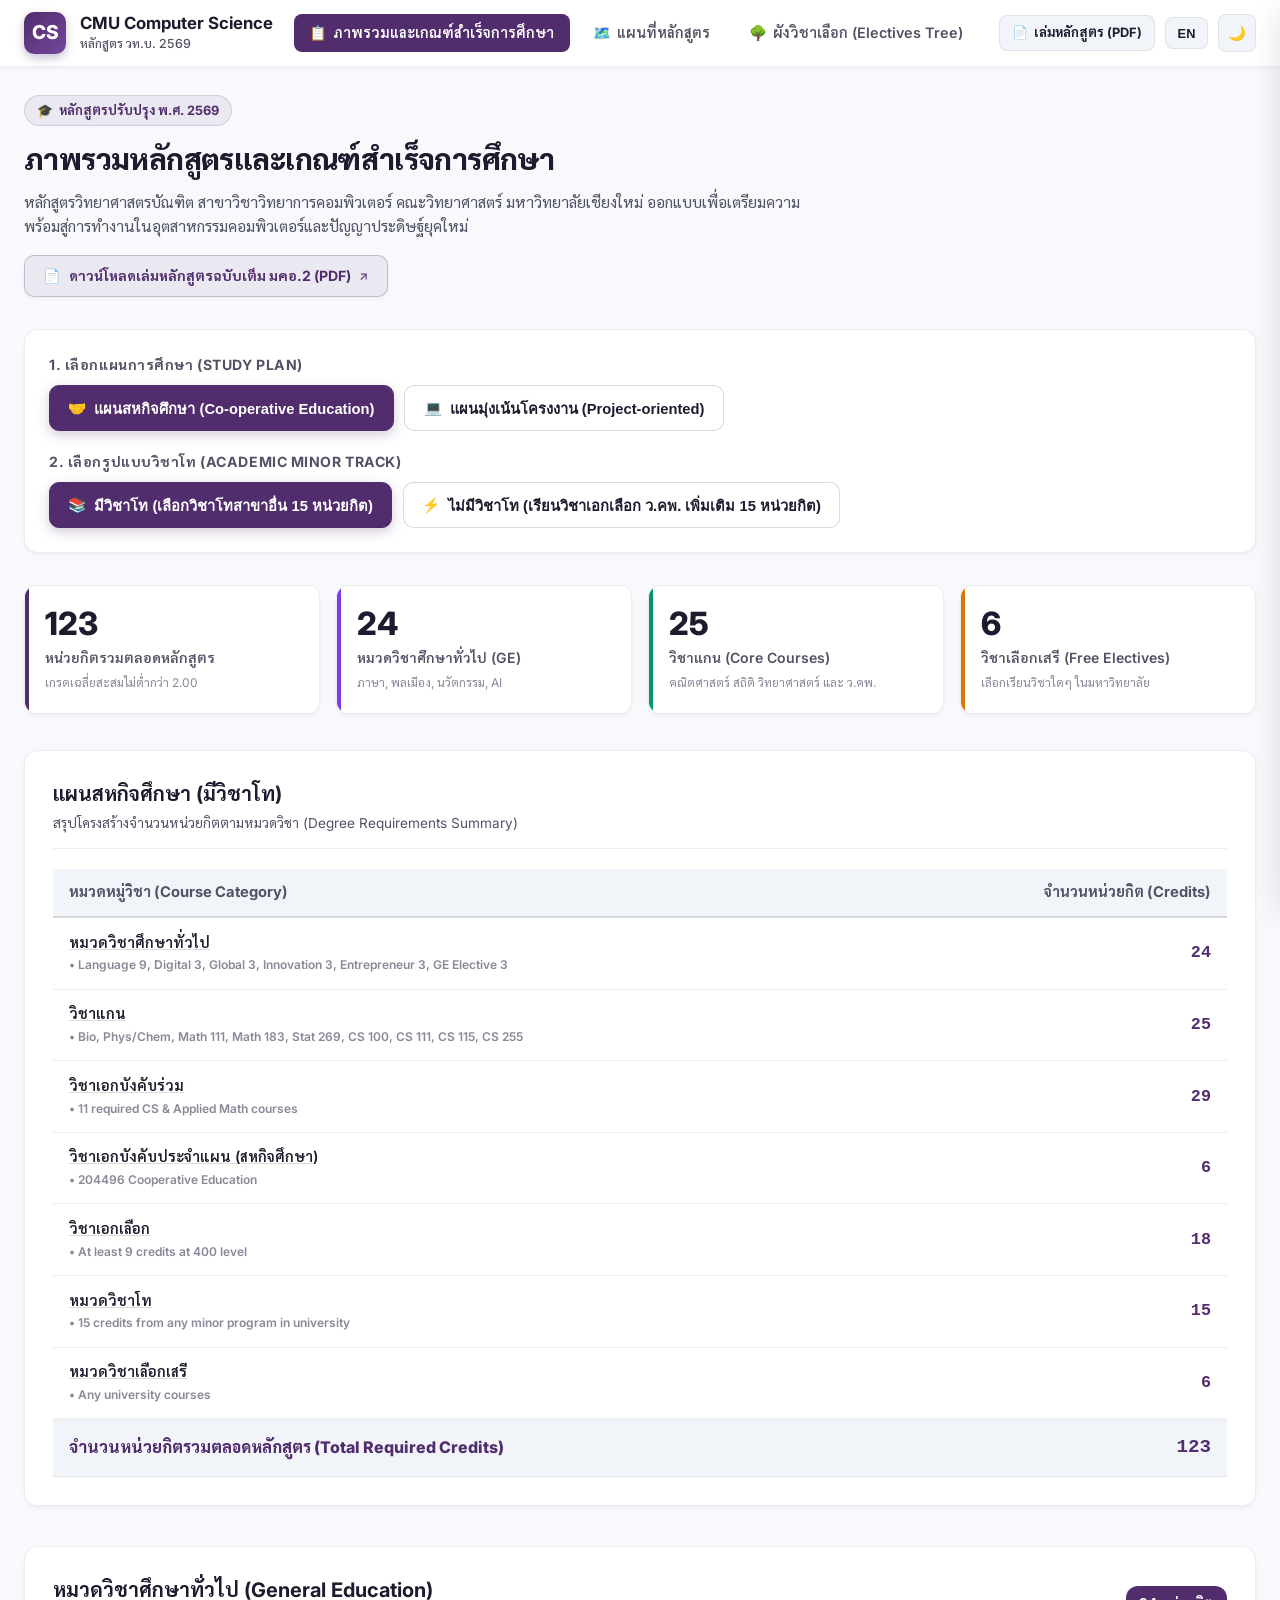
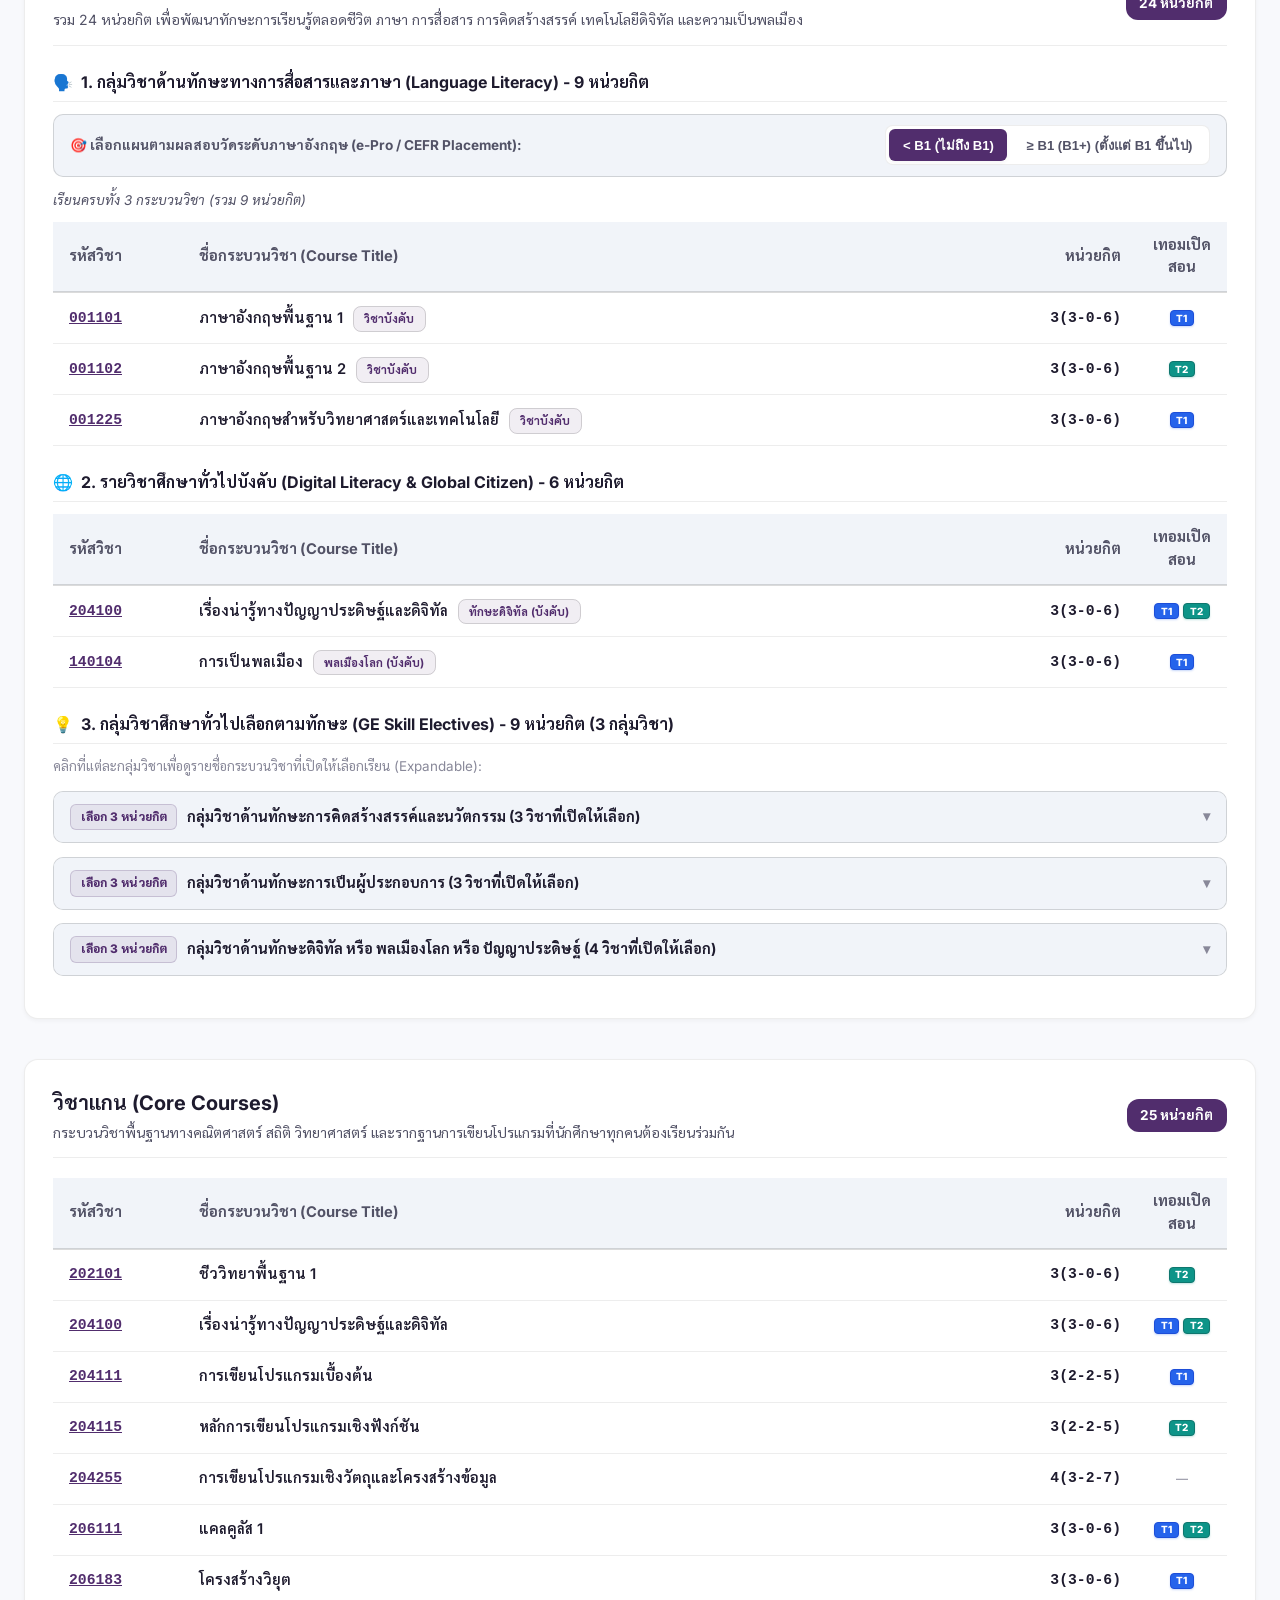
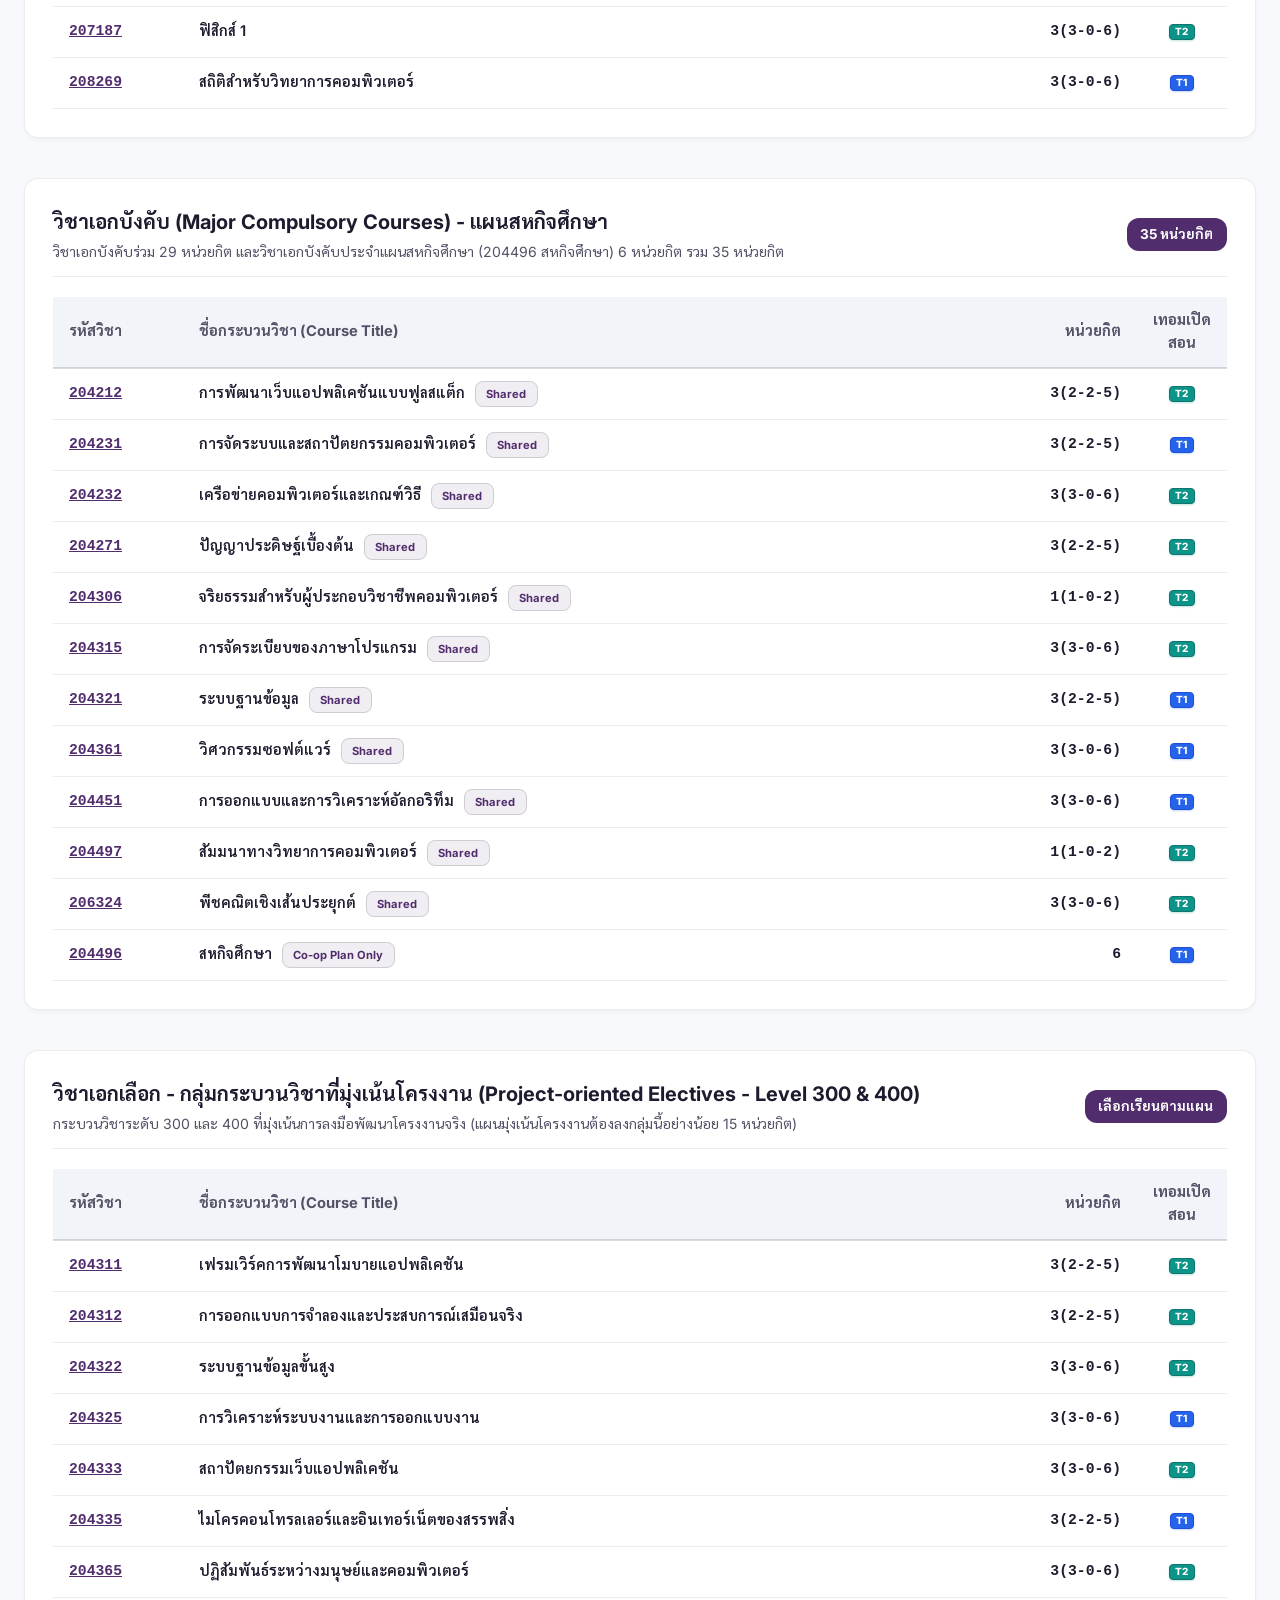
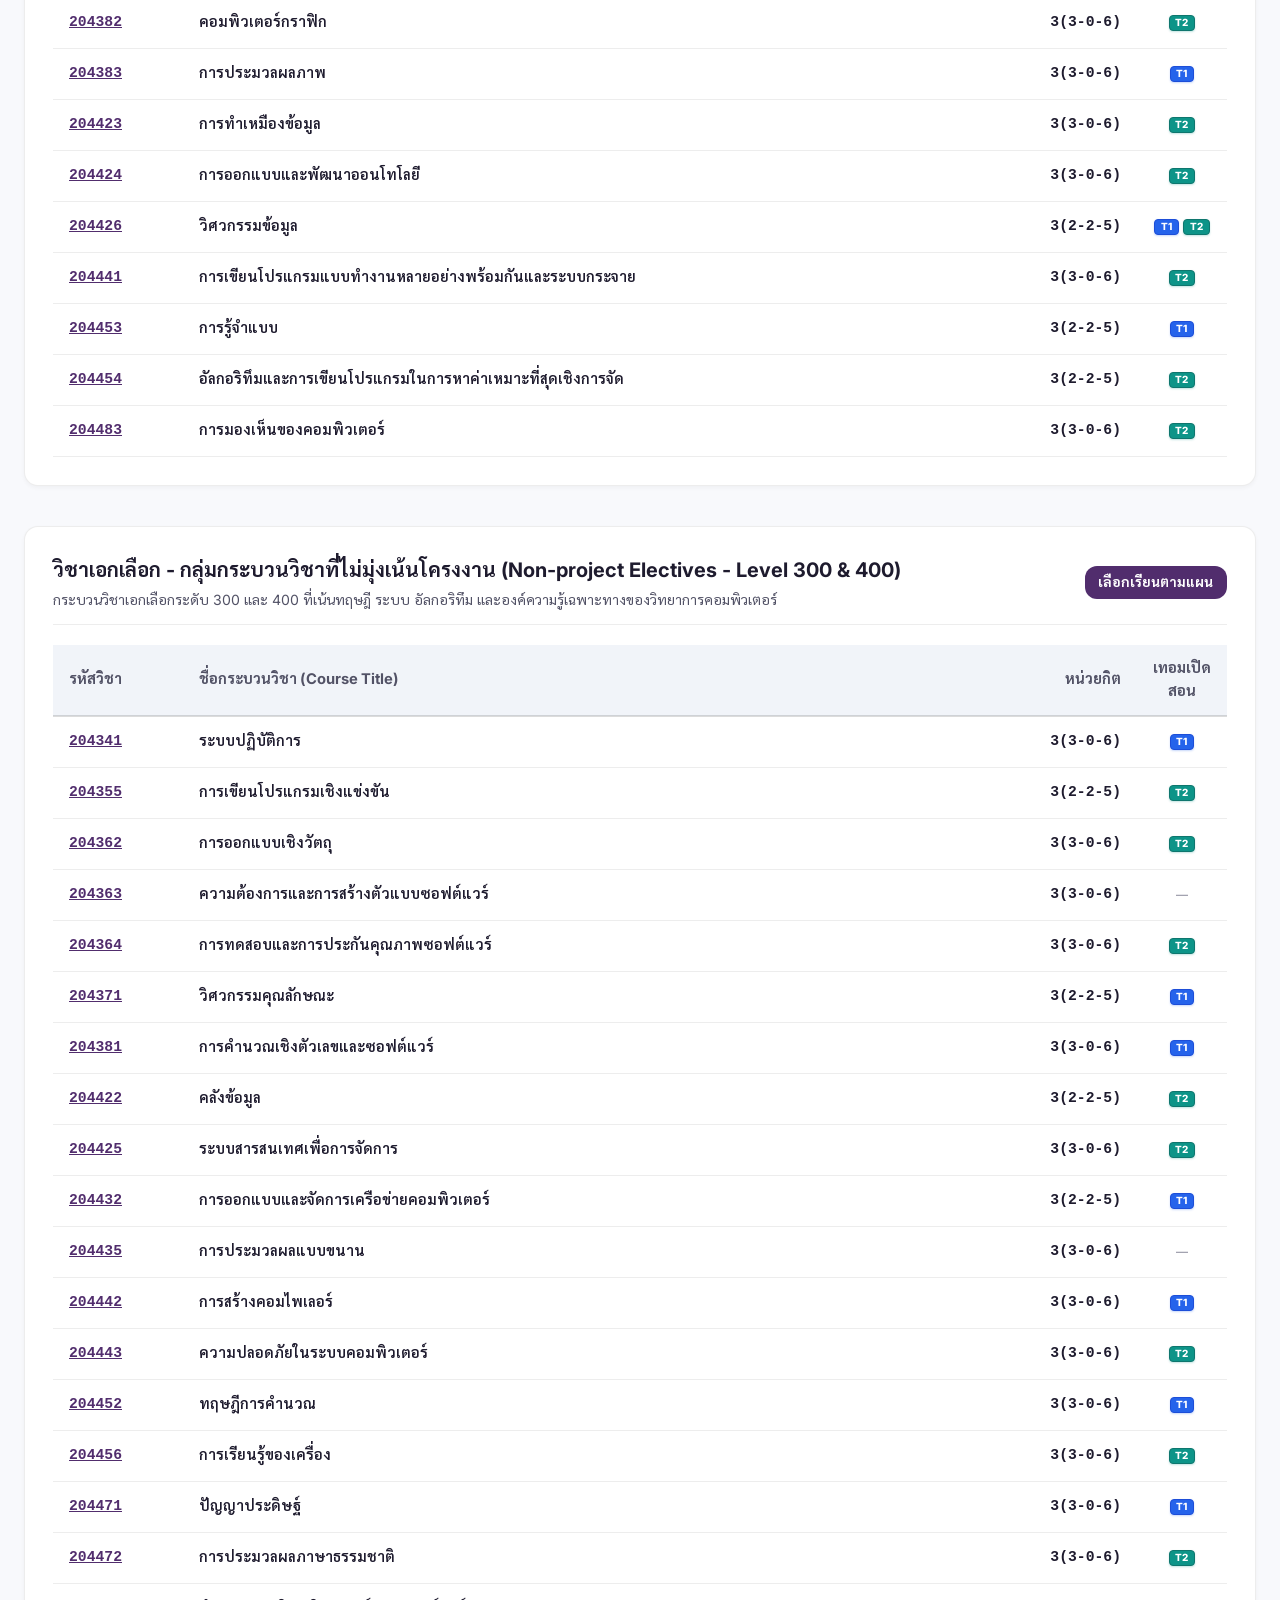
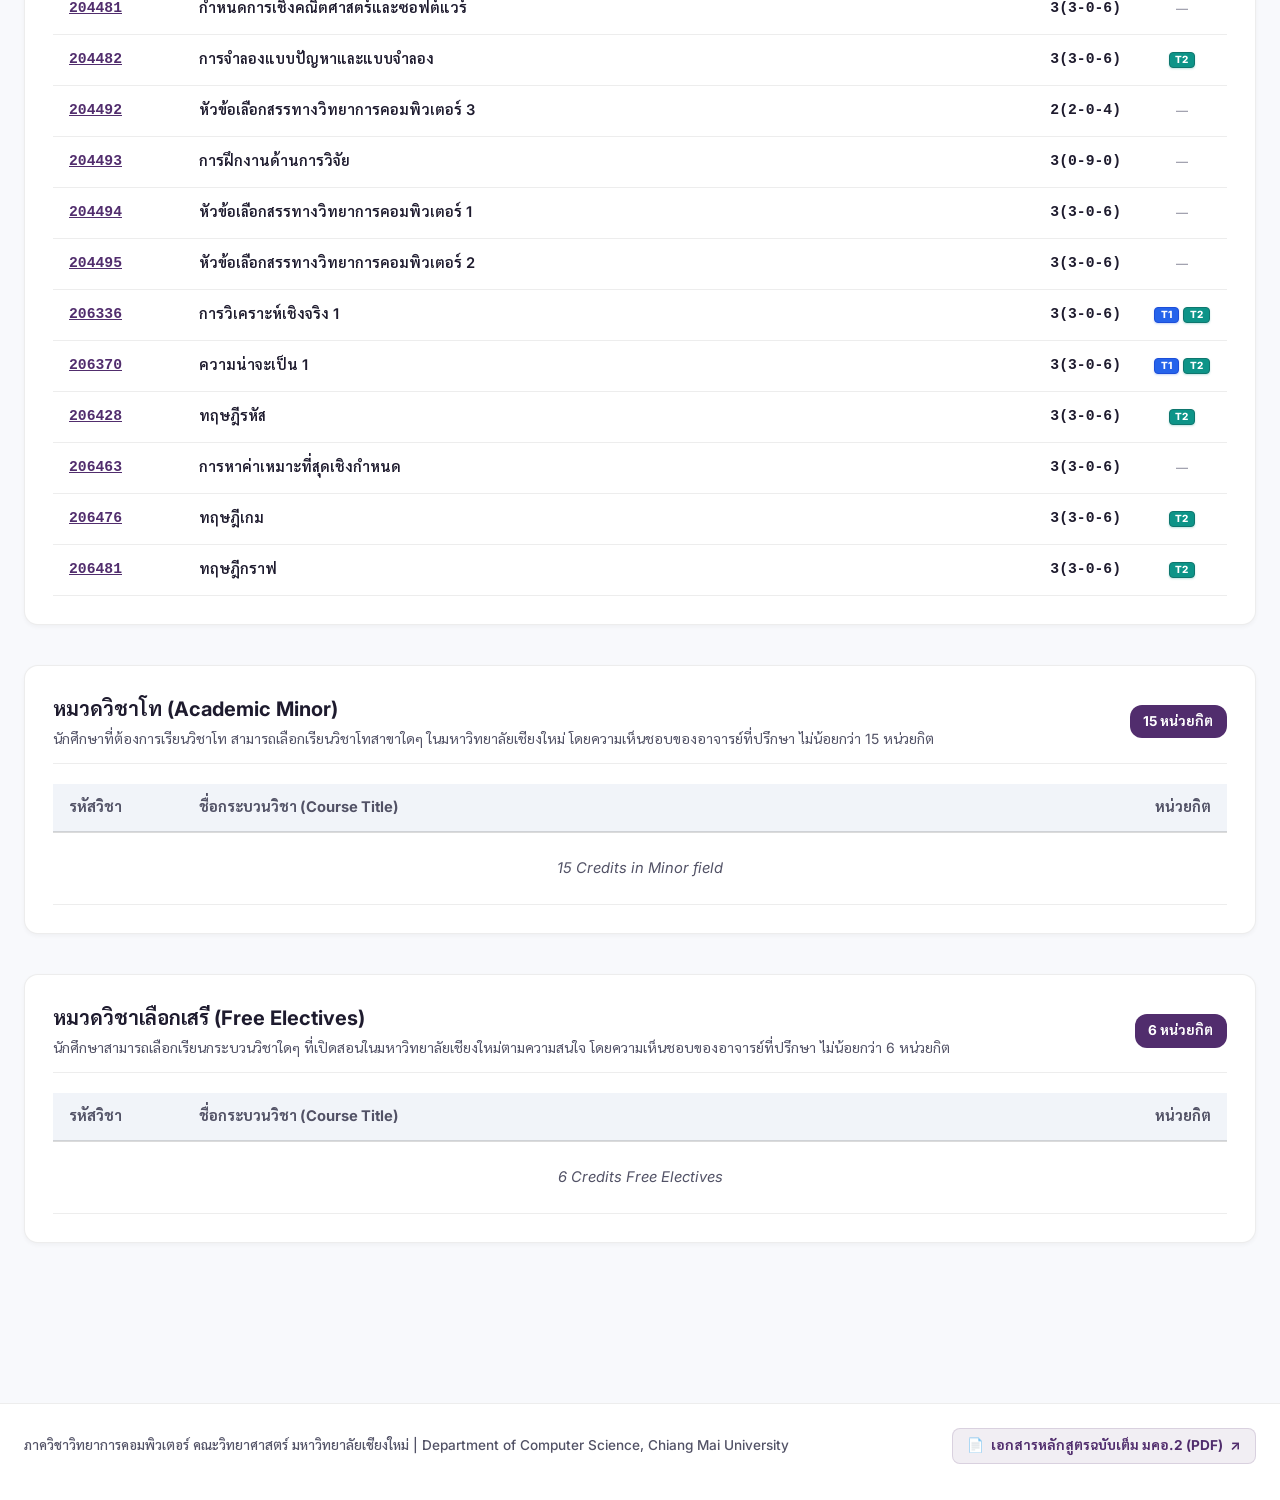
==== commit e1311224: "Add official curriculum PDF links in header and footer across all pages" ====
--- a/index.html
+++ b/index.html
@@ -46,6 +46,10 @@
       </nav>
 
       <div class="header-actions">
+        <a href="https://epg.science.cmu.ac.th/acad/LFILE/WEBSCI/BS_COMP_2569_12569.pdf" target="_blank" rel="noopener noreferrer" class="btn-pdf-link" title="เอกสารหลักสูตรฉบับเต็ม มคอ.2 (Full Curriculum PDF)">
+          <span>📄</span>
+          <span class="btn-pdf-text" data-th="เล่มหลักสูตร (PDF)" data-en="Curriculum (PDF)">เล่มหลักสูตร (PDF)</span>
+        </a>
         <button id="lang-toggle-btn" class="lang-btn" title="Toggle Language">EN</button>
         <button id="theme-toggle-btn" class="btn-icon" title="Toggle Dark/Light Mode">🌙</button>
       </div>
@@ -64,6 +68,13 @@
       <p class="page-subtitle" data-th="หลักสูตรวิทยาศาสตรบัณฑิต สาขาวิชาวิทยาการคอมพิวเตอร์ คณะวิทยาศาสตร์ มหาวิทยาลัยเชียงใหม่ ออกแบบเพื่อเตรียมความพร้อมสู่การทำงานในอุตสาหกรรมคอมพิวเตอร์และปัญญาประดิษฐ์ยุคใหม่" data-en="Bachelor of Science in Computer Science, Chiang Mai University. Rigorously designed to equip students with modern AI, software engineering, systems, and foundational computing skills.">
         หลักสูตรวิทยาศาสตรบัณฑิต สาขาวิชาวิทยาการคอมพิวเตอร์ คณะวิทยาศาสตร์ มหาวิทยาลัยเชียงใหม่ ออกแบบเพื่อเตรียมความพร้อมสู่การทำงานในอุตสาหกรรมคอมพิวเตอร์และปัญญาประดิษฐ์ยุคใหม่
       </p>
+      <div style="margin-top: 1rem;">
+        <a href="https://epg.science.cmu.ac.th/acad/LFILE/WEBSCI/BS_COMP_2569_12569.pdf" target="_blank" rel="noopener noreferrer" class="hero-pdf-btn">
+          <span>📄</span>
+          <span data-th="ดาวน์โหลดเล่มหลักสูตรฉบับเต็ม มคอ.2 (PDF)" data-en="Download Full Curriculum Document (PDF)">ดาวน์โหลดเล่มหลักสูตรฉบับเต็ม มคอ.2 (PDF)</span>
+          <span style="font-size:0.75rem; opacity:0.8;">↗</span>
+        </a>
+      </div>
     </section>
 
     <!-- Interactive Track Switcher Card -->
@@ -152,6 +163,22 @@
     </div>
   </main>
 
+  <!-- Site Footer -->
+  <footer class="site-footer">
+    <div class="footer-container">
+      <div class="footer-text">
+        <span>ภาควิชาวิทยาการคอมพิวเตอร์ คณะวิทยาศาสตร์ มหาวิทยาลัยเชียงใหม่ | Department of Computer Science, Chiang Mai University</span>
+      </div>
+      <div class="footer-links">
+        <a href="https://epg.science.cmu.ac.th/acad/LFILE/WEBSCI/BS_COMP_2569_12569.pdf" target="_blank" rel="noopener noreferrer" class="footer-pdf-link">
+          <span>📄</span>
+          <span data-th="เอกสารหลักสูตรฉบับเต็ม มคอ.2 (PDF)" data-en="Full Curriculum Document (PDF)">เอกสารหลักสูตรฉบับเต็ม มคอ.2 (PDF)</span>
+          <span>↗</span>
+        </a>
+      </div>
+    </div>
+  </footer>
+
   <!-- Inspector Slide-Out Drawer & Backdrop -->
   <div id="drawer-backdrop" class="drawer-backdrop"></div>
   <aside id="course-drawer" class="course-drawer" aria-hidden="true">
--- a/css/styles.css
+++ b/css/styles.css
@@ -296,6 +296,74 @@
   color: var(--cmu-purple);
 }
 
+.btn-pdf-link {
+  background: var(--bg-surface-elevated);
+  border: 1px solid var(--border-light);
+  color: var(--text-primary);
+  font-size: 0.8rem;
+  font-weight: 700;
+  padding: 0.45rem 0.75rem;
+  border-radius: 8px;
+  display: inline-flex;
+  align-items: center;
+  gap: 0.35rem;
+  text-decoration: none;
+  transition: all 0.2s;
+  white-space: nowrap;
+}
+
+.btn-pdf-link:hover {
+  border-color: var(--cmu-purple-light);
+  color: var(--cmu-purple);
+  background: var(--cmu-purple-subtle);
+}
+
+[data-theme="dark"] .btn-pdf-link {
+  border-color: var(--border-medium);
+}
+
+[data-theme="dark"] .btn-pdf-link:hover {
+  color: #D8B4FE;
+  border-color: #A855F7;
+  background: rgba(192, 132, 252, 0.15);
+}
+
+.hero-pdf-btn {
+  display: inline-flex;
+  align-items: center;
+  gap: 0.5rem;
+  background: var(--cmu-purple-subtle);
+  color: var(--cmu-purple);
+  border: 1.5px solid rgba(81, 45, 109, 0.25);
+  font-size: 0.88rem;
+  font-weight: 700;
+  padding: 0.55rem 1.15rem;
+  border-radius: 10px;
+  text-decoration: none;
+  transition: all 0.2s ease;
+  box-shadow: var(--shadow-sm);
+}
+
+.hero-pdf-btn:hover {
+  background: var(--cmu-purple);
+  color: #FFFFFF;
+  border-color: var(--cmu-purple);
+  transform: translateY(-1px);
+  box-shadow: var(--shadow-md);
+}
+
+[data-theme="dark"] .hero-pdf-btn {
+  background: rgba(192, 132, 252, 0.12);
+  color: #D8B4FE;
+  border-color: rgba(216, 180, 254, 0.3);
+}
+
+[data-theme="dark"] .hero-pdf-btn:hover {
+  background: #7C3AED;
+  color: #FFFFFF;
+  border-color: #8B5CF6;
+}
+
 .mobile-menu-toggle {
   display: none;
 }
@@ -1595,3 +1663,66 @@
     transform: translateY(0);
   }
 }
+
+@media (max-width: 640px) {
+  .btn-pdf-text {
+    display: none;
+  }
+}
+
+/* ==========================================================================
+   Site Footer
+   ========================================================================== */
+.site-footer {
+  background: var(--bg-surface);
+  border-top: 1px solid var(--border-light);
+  padding: 1.5rem 1.5rem 2.25rem;
+  margin-top: 3.5rem;
+  font-size: 0.85rem;
+  color: var(--text-secondary);
+}
+
+.footer-container {
+  max-width: 1400px;
+  margin: 0 auto;
+  display: flex;
+  flex-wrap: wrap;
+  align-items: center;
+  justify-content: space-between;
+  gap: 1rem;
+}
+
+.footer-text {
+  font-weight: 500;
+  line-height: 1.4;
+}
+
+.footer-pdf-link {
+  display: inline-flex;
+  align-items: center;
+  gap: 0.45rem;
+  font-weight: 700;
+  color: var(--cmu-purple);
+  text-decoration: none;
+  padding: 0.4rem 0.85rem;
+  border-radius: 8px;
+  background: var(--cmu-purple-subtle);
+  border: 1px solid rgba(81, 45, 109, 0.15);
+  transition: all 0.2s;
+}
+
+.footer-pdf-link:hover {
+  background: var(--cmu-purple);
+  color: #FFFFFF;
+}
+
+[data-theme="dark"] .footer-pdf-link {
+  color: #D8B4FE;
+  background: rgba(192, 132, 252, 0.12);
+  border-color: rgba(216, 180, 254, 0.25);
+}
+
+[data-theme="dark"] .footer-pdf-link:hover {
+  background: #7C3AED;
+  color: #FFFFFF;
+}
